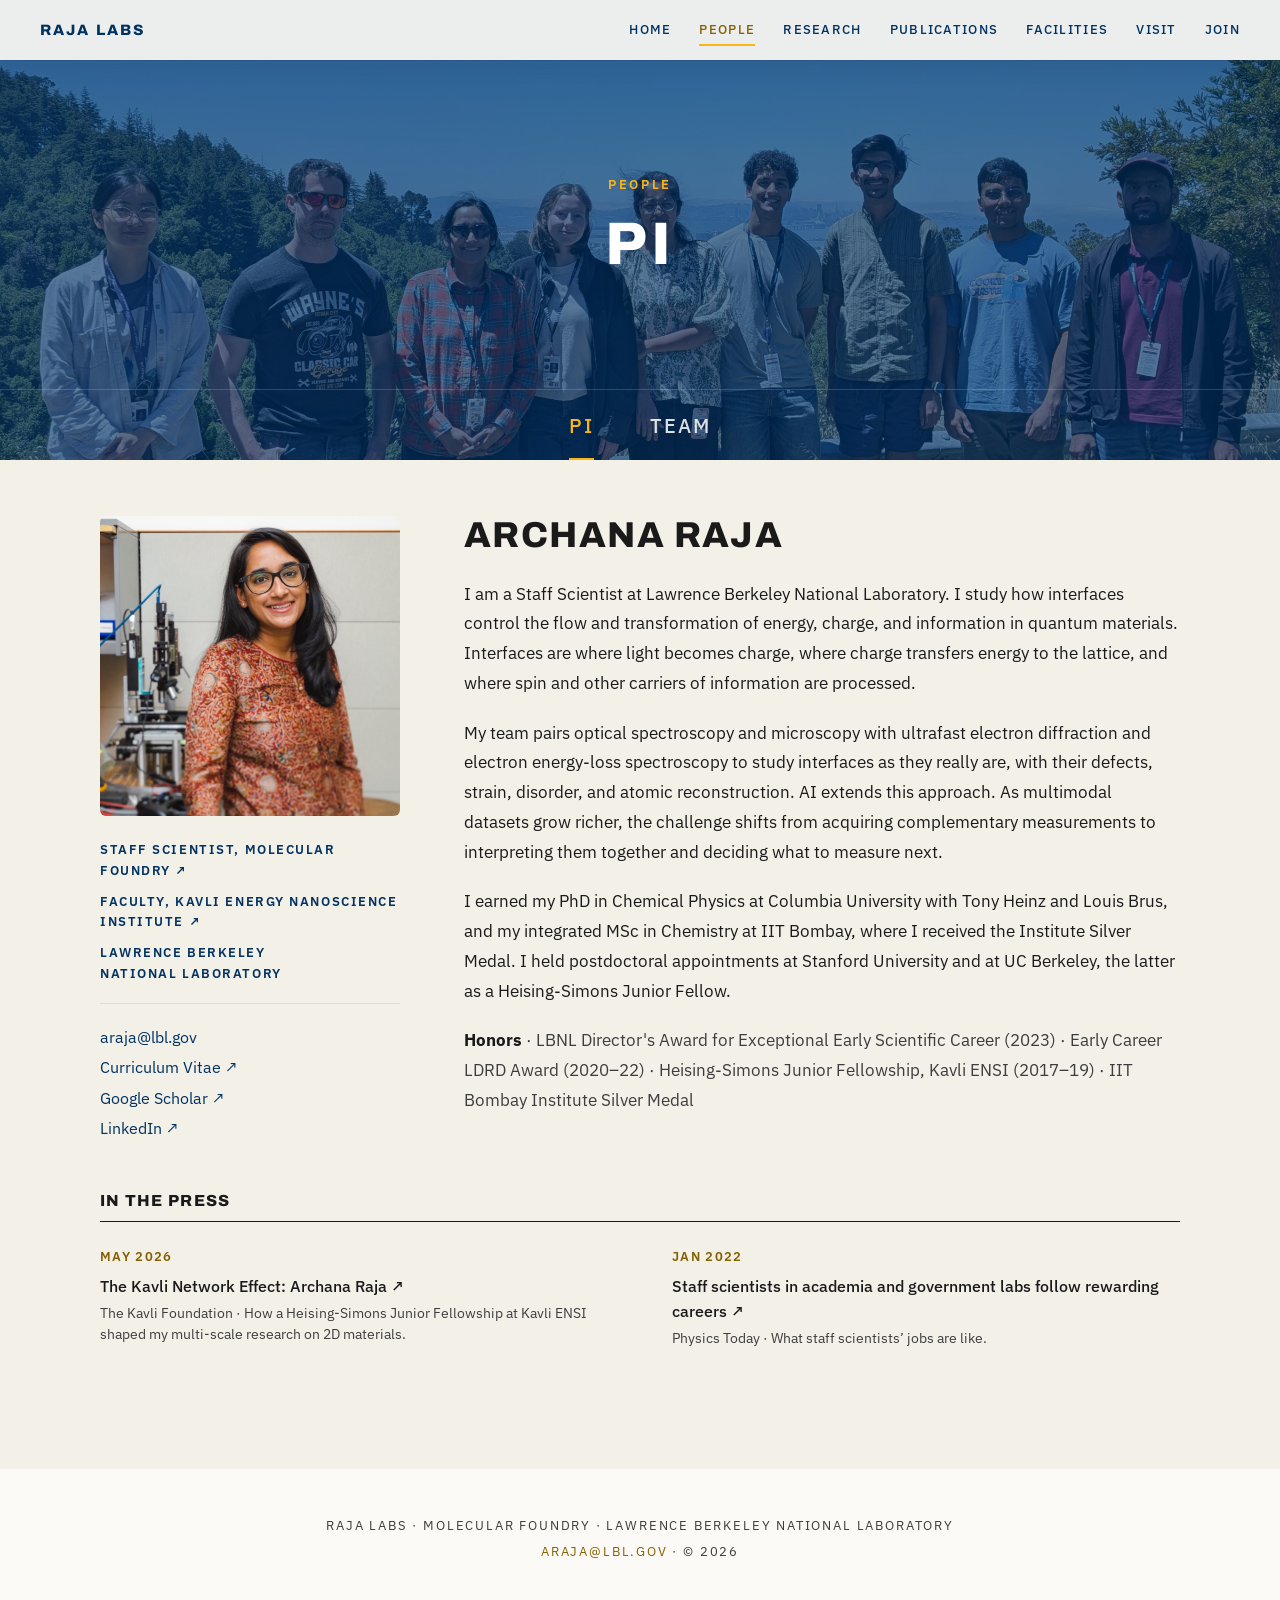
==== about.html @ 8c4e17aa "Nav: put Visit before Join and rename Join Us to Join Visit now comes before Join in the top nav, th" ====
<!DOCTYPE html>
<html lang="en">
<head>
  <meta charset="utf-8">
  <meta name="viewport" content="width=device-width, initial-scale=1">
  <title>Archana Raja · Principal Investigator · Raja Labs</title>
  <meta name="description" content="I’m Archana Raja, a Staff Scientist at the Molecular Foundry, Berkeley Lab, studying how interfaces control the flow of energy, charge, and information in quantum materials.">
  <link rel="canonical" href="https://rajalabs.lbl.gov/about.html">
  <meta name="robots" content="index, follow">
  <meta name="theme-color" content="#003262">
  <link rel="icon" href="assets/favicon.svg" type="image/svg+xml">

  <!-- Open Graph / social previews -->
  <meta property="og:type" content="profile">
  <meta property="og:site_name" content="Raja Labs">
  <meta property="og:locale" content="en_US">
  <meta property="og:title" content="Archana Raja · Raja Labs">
  <meta property="og:description" content="I’m Archana Raja, a Staff Scientist at the Molecular Foundry, Berkeley Lab, studying how interfaces control the flow of energy, charge, and information in quantum materials.">
  <meta property="og:url" content="https://rajalabs.lbl.gov/about.html">
  <meta property="og:image" content="https://rajalabs.lbl.gov/assets/pi.jpg">
  <meta property="og:image:alt" content="Archana Raja in the lab beside an optical microscope">
  <meta name="twitter:card" content="summary_large_image">

  <link rel="preconnect" href="https://fonts.googleapis.com">
  <link rel="preconnect" href="https://fonts.gstatic.com" crossorigin>
  <link href="https://fonts.googleapis.com/css2?family=Archivo:wght@500;600;700;800;900&family=IBM+Plex+Sans:ital,wght@0,400;0,500;0,600;0,700;1,400&display=swap" rel="stylesheet">
  <link rel="stylesheet" href="css/styles.css">
  <script>document.documentElement.classList.add('js')</script>
  <script src="js/main.js" defer></script>
  <script type="application/ld+json">
  {
    "@context": "https://schema.org",
    "@type": "Person",
    "name": "Archana Raja",
    "url": "https://rajalabs.lbl.gov/about.html",
    "jobTitle": "Staff Scientist",
    "image": "https://rajalabs.lbl.gov/assets/pi.jpg",
    "email": "araja@lbl.gov",
    "worksFor": {
      "@type": "ResearchOrganization",
      "name": "Molecular Foundry, Lawrence Berkeley National Laboratory",
      "url": "https://foundry.lbl.gov/"
    },
    "affiliation": [
      {
        "@type": "ResearchOrganization",
        "name": "Kavli Energy NanoScience Institute"
      },
      {
        "@type": "ResearchOrganization",
        "name": "Raja Labs",
        "url": "https://rajalabs.lbl.gov/"
      }
    ],
    "alumniOf": [
      {
        "@type": "CollegeOrUniversity",
        "name": "Columbia University"
      },
      {
        "@type": "CollegeOrUniversity",
        "name": "Indian Institute of Technology Bombay"
      }
    ],
    "award": [
      "LBNL Director's Award for Exceptional Early Scientific Career (2023)",
      "Early Career LDRD Award (2020–22)",
      "Heising-Simons Junior Fellowship, Kavli ENSI (2017–19)"
    ],
    "knowsAbout": [
      "Excitons",
      "Two-dimensional materials",
      "Ultrafast spectroscopy",
      "Electron energy-loss spectroscopy",
      "Ultrafast electron diffraction",
      "Moiré heterostructures"
    ],
    "sameAs": [
      "https://foundry.lbl.gov/about/staff/archana-raja/",
      "https://scholar.google.com/citations?user=sm4CJXAAAAAJ&hl=en",
      "https://www.linkedin.com/in/archana-raja-5a23319/",
      "https://kavli.berkeley.edu/archana-raja-0"
    ]
  }
  </script>
  <script type="application/ld+json">
  {
    "@context": "https://schema.org",
    "@type": "BreadcrumbList",
    "itemListElement": [
      {
        "@type": "ListItem",
        "position": 1,
        "name": "Home",
        "item": "https://rajalabs.lbl.gov/"
      },
      {
        "@type": "ListItem",
        "position": 2,
        "name": "About Archana",
        "item": "https://rajalabs.lbl.gov/about.html"
      }
    ]
  }
  </script>
</head>
<body>

  <!-- NAV -->
  <nav class="nav nav--solid" id="nav">
    <a href="index.html" class="nav__brand">Raja Labs</a>
    <button class="nav__toggle" id="nav-toggle" aria-label="Toggle menu" aria-expanded="false" aria-controls="nav-links">
      <span></span><span></span><span></span>
    </button>
    <div class="nav__links" id="nav-links">
      <a href="index.html" class="nav__link">Home</a>
      <a href="about.html" class="nav__link is-active" aria-current="page">People</a>
      <a href="research.html" class="nav__link">Research</a>
      <a href="publications.html" class="nav__link">Publications</a>
      <a href="facilities.html" class="nav__link">Facilities</a>
      <a href="visit.html" class="nav__link">Visit</a>
      <a href="join.html" class="nav__link">Join</a>
    </div>
  </nav>

  <main>
    <!-- PAGE HEADER -->
    <header class="page-head page-head--tabs page-head--team">
      <div class="page-head__inner">
        <p class="eyebrow">People</p>
        <h1 class="page-head__title">PI</h1>
      </div>
      <nav class="subnav" aria-label="People">
        <div class="subnav__inner">
          <a href="about.html" class="subnav__link is-active" aria-current="page">PI</a>
          <a href="team.html" class="subnav__link">Team</a>
        </div>
      </nav>
    </header>

    <!-- PI -->
    <section class="pi">
      <div class="pi__inner">
        <div class="pi__aside">
          <img class="pi__photo" src="assets/pi.jpg" alt="Archana Raja in the lab beside an optical microscope" title="Photo: Marilyn Sargent / Berkeley Lab" loading="lazy">
          <div class="pi__affil">
            <p class="pi__title"><a href="https://foundry.lbl.gov/about/staff/archana-raja/" target="_blank" rel="noopener">Staff Scientist, Molecular Foundry ↗</a></p>
            <p class="pi__title"><a href="https://kavli.berkeley.edu/archana-raja-0" target="_blank" rel="noopener">Faculty, Kavli Energy NanoScience Institute ↗</a></p>
            <p class="pi__title">Lawrence Berkeley National Laboratory</p>
          </div>
          <ul class="pi__contact">
            <li><a href="mailto:araja@lbl.gov">araja@lbl.gov</a></li>
            <li><a href="assets/Raja_CV.pdf" target="_blank" rel="noopener">Curriculum Vitae ↗</a></li>
            <li><a href="https://scholar.google.com/citations?user=sm4CJXAAAAAJ&amp;hl=en" target="_blank" rel="noopener">Google Scholar ↗</a></li>
            <li><a href="https://www.linkedin.com/in/archana-raja-5a23319/" target="_blank" rel="noopener">LinkedIn ↗</a></li>
          </ul>
        </div>
        <div>
          <h2 class="pi__name">Archana Raja</h2>
          <p class="pi__bio">I am a Staff Scientist at Lawrence Berkeley National Laboratory. I study how interfaces control the flow and transformation of energy, charge, and information in quantum materials. Interfaces are where light becomes charge, where charge transfers energy to the lattice, and where spin and other carriers of information are processed.</p>
          <p class="pi__bio">My team pairs optical spectroscopy and microscopy with ultrafast electron diffraction and electron energy-loss spectroscopy to study interfaces as they really are, with their defects, strain, disorder, and atomic reconstruction. AI extends this approach. As multimodal datasets grow richer, the challenge shifts from acquiring complementary measurements to interpreting them together and deciding what to measure next.</p>
          <p class="pi__bio">I earned my PhD in Chemical Physics at Columbia University with Tony Heinz and Louis Brus, and my integrated MSc in Chemistry at IIT Bombay, where I received the Institute Silver Medal. I held postdoctoral appointments at Stanford University and at UC Berkeley, the latter as a Heising-Simons Junior Fellow.</p>
          <p class="pi__honors"><strong>Honors</strong> · LBNL Director's Award for Exceptional Early Scientific Career (2023) · Early Career LDRD Award (2020–22) · Heising-Simons Junior Fellowship, Kavli ENSI (2017–19) · IIT Bombay Institute Silver Medal</p>
        </div>
        <div class="pi__press">
          <div class="list-head">
            <h2 class="list-head__title">In the Press</h2>
          </div>
          <div class="pi__press-list">
            <div class="news-item">
              <span class="date">May 2026</span>
              <p><a href="https://kavlifoundation.org/news/the-kavli-network-effect-archana-raja-2" target="_blank" rel="noopener">The Kavli Network Effect: Archana Raja ↗</a><span class="pi__press-src">The Kavli Foundation · How a Heising-Simons Junior Fellowship at Kavli ENSI shaped my multi-scale research on 2D materials.</span></p>
            </div>
            <div class="news-item">
              <span class="date">Jan 2022</span>
              <p><a href="https://doi.org/10.1063/pt.3.4918" target="_blank" rel="noopener">Staff scientists in academia and government labs follow rewarding careers ↗</a><span class="pi__press-src">Physics Today · What staff scientists’ jobs are like.</span></p>
            </div>
          </div>
        </div>
      </div>
    </section>
  </main>

  <footer class="footer">
    Raja Labs · Molecular Foundry · Lawrence Berkeley National Laboratory<br>
    <a href="mailto:araja@lbl.gov">araja@lbl.gov</a> · © 2026
  </footer>

</body>
</html>
---- css/styles.css ----
/* Raja Labs — Light, Electrons & Quantum Interfaces */

:root {
  --blue: #003262;
  --gold: #FDB515;
  --gold-dark: #c99a1f;
  --gold-text: #866000; /* gold dark enough for text on paper and sand (5:1+) */
  --ink: #1a1a1a;
  --paper: #fbfaf7;
  --sand: #f3f0e8;
  --rule: #e3dfd5;
  --muted: #3d3d3d;
  /* Type scale. rem, so text follows the reader's browser font size. Nothing on the site is smaller than --label. */
  --text-lg: 1.1875rem;  /* 19px: ledes on dark headers */
  --text: 1.0625rem;     /* 17px: running prose */
  --text-sm: 1rem;       /* 16px: card bodies, lists */
  --text-xs: .875rem;    /* 14px: citations, legends */
  --label: .8125rem;     /* 13px: uppercase labels, buttons, nav */
  --display: 'Archivo', Helvetica, sans-serif;
  --body: 'IBM Plex Sans', Helvetica, Arial, sans-serif;
  --nav-h: 76px;
  --nav-h-solid: 60px;
  /* Section spacing. Every section is padded --section-y top and bottom. An edge shared with a closely
     related neighbour (content continuing from the page header, or a section that continues the one
     above it) uses --section-y-tight on both sides instead. */
  --section-y: 120px;
  --section-y-tight: 56px;
}

*, *::before, *::after { box-sizing: border-box; }

html { scroll-behavior: smooth; scroll-padding-top: 64px; }

body {
  margin: 0;
  background: var(--paper);
  color: var(--ink);
  font-family: var(--body);
  font-size: var(--text);
  line-height: 1.6;
  text-wrap: pretty;
}
/* Thinner rendering only for light-on-dark text; dark text on paper keeps the platform's heavier default. */
.hero, .page-head, .access { -webkit-font-smoothing: antialiased; }

a { color: var(--blue); text-decoration: none; }
a:hover { color: var(--gold-text); }

img { display: block; max-width: 100%; }

/* ---------- Shared ---------- */

.eyebrow {
  margin: 0 0 12px;
  font-size: var(--label);
  letter-spacing: .2em;
  text-transform: uppercase;
  color: var(--gold-text);
  font-weight: 600;
}

.section-title {
  margin: 0 0 72px;
  font-family: var(--display);
  font-weight: 800;
  font-size: clamp(1.875rem, 3.4vw, 2.625rem);
  letter-spacing: .06em;
  text-transform: uppercase;
}

.btn {
  display: inline-block;
  padding: 14px 26px;
  font-size: var(--label);
  letter-spacing: .14em;
  text-transform: uppercase;
  font-weight: 600;
  border: 1px solid;
  transition: all .25s;
}
.btn--solid { background: var(--blue); color: #fff; border-color: var(--blue); }
.btn--solid:hover { background: #fff; color: var(--blue); }
.btn--outline { background: transparent; color: var(--blue); border-color: var(--blue); }
.btn--outline:hover { background: var(--blue); color: #fff; }
.btn--dark { padding: 12px 22px; color: var(--ink); border-color: var(--ink); }
.btn--dark:hover { background: var(--ink); color: #fff; }
.btn--light { padding: 14px 28px; color: #fff; border-color: #fff; }
.btn--light:hover { background: var(--gold); border-color: var(--gold); color: var(--blue); }

.placeholder {
  display: flex;
  align-items: center;
  justify-content: center;
  text-align: center;
  font-family: ui-monospace, Menlo, monospace;
  border-radius: 50%;
}

.date {
  font-size: var(--label);
  letter-spacing: .1em;
  text-transform: uppercase;
  color: var(--gold-text);
  font-weight: 600;
  padding-top: 3px;
}

.list-head {
  display: flex;
  flex-wrap: wrap;
  gap: 8px 16px;
  justify-content: space-between;
  align-items: baseline;
  border-bottom: 2px solid var(--ink);
  padding-bottom: 12px;
  margin-bottom: 8px;
}
.list-head__title {
  margin: 0;
  font-family: var(--display);
  font-weight: 800;
  font-size: 1.375rem;
  letter-spacing: .08em;
  text-transform: uppercase;
}
.list-head__meta {
  font-size: var(--label);
  letter-spacing: .14em;
  text-transform: uppercase;
  color: var(--muted);
}

/* ---------- Nav ---------- */

.nav {
  position: fixed;
  top: 0; left: 0; right: 0;
  z-index: 50;
  display: flex;
  align-items: center;
  justify-content: space-between;
  gap: 32px;
  padding: 0 40px;
  height: var(--nav-h);
  background: transparent;
  color: rgba(255, 255, 255, .92);
  transition: all .35s ease;
}
.nav.is-solid,
.nav--solid {
  height: var(--nav-h-solid);
  background: rgba(251, 250, 247, .94);
  color: var(--blue);
  box-shadow: 0 1px 0 rgba(0, 0, 0, .08), 0 6px 24px rgba(0, 0, 0, .06);
  backdrop-filter: blur(10px);
  -webkit-backdrop-filter: blur(10px);
}

.nav__brand {
  font-family: var(--display);
  font-weight: 800;
  letter-spacing: .14em;
  font-size: .9375rem;
  text-transform: uppercase;
  color: inherit;
  white-space: nowrap;
}
.nav__brand:hover { color: inherit; }

.nav__links { display: flex; gap: 28px; align-items: center; }

.nav__link {
  position: relative;
  font-size: var(--label);
  letter-spacing: .1em;
  text-transform: uppercase;
  font-weight: 500;
  padding: 6px 0;
  color: inherit;
  transition: color .25s;
}
.nav__link::after {
  content: '';
  position: absolute;
  left: 0; bottom: 0;
  height: 2px;
  width: 0;
  background: var(--gold);
  transition: width .3s ease;
}
.nav__link:hover,
.nav__link.is-active { color: var(--gold); }
.nav__link.is-active::after { width: 100%; }
/* Bright gold only reads against the hero photo; on the light bar use the darker text gold. */
.nav.is-solid .nav__link:hover,
.nav.is-solid .nav__link.is-active,
.nav--solid .nav__link:hover,
.nav--solid .nav__link.is-active { color: var(--gold-text); }

.nav__toggle {
  display: none;
  width: 36px; height: 36px;
  padding: 8px 6px;
  background: none;
  border: 0;
  color: inherit;
  cursor: pointer;
  flex-direction: column;
  justify-content: space-between;
}
.nav__toggle span {
  display: block;
  height: 2px;
  background: currentColor;
  transition: transform .3s, opacity .3s;
}

/* ---------- Hero ---------- */

.hero {
  position: relative;
  height: 92vh;
  min-height: 520px;
  display: flex;
  flex-direction: column;
  align-items: center;
  justify-content: center;
  text-align: center;
  color: #fff;
  overflow: hidden;
}
.hero__img {
  position: absolute;
  inset: 0;
  width: 100%;
  height: 100%;
  object-fit: cover;
  object-position: center 42%;
}
.hero__shade {
  position: absolute;
  inset: 0;
  background: linear-gradient(180deg, rgba(0, 30, 60, .45) 0%, rgba(0, 30, 60, .15) 45%, rgba(0, 30, 60, .55) 100%);
}
.hero__content { position: relative; max-width: 1040px; padding: 0 24px; }
.hero__title {
  margin: 0;
  font-family: var(--display);
  font-weight: 800;
  font-size: clamp(1.75rem, 4vw, 3.375rem);
  line-height: 1.12;
  letter-spacing: -.005em;
  word-spacing: .04em;
  font-kerning: normal;
  text-wrap: balance;
  text-shadow: 0 2px 24px rgba(0, 0, 0, .35);
}
.hero__subtitle {
  margin: 16px 0 0;
  font-family: var(--display);
  font-weight: 700;
  font-size: clamp(.9375rem, 1.3vw, 1.125rem);
  letter-spacing: .16em;
  padding-left: .16em; /* balances the tracking after the last letter so the line centres optically */
  text-transform: uppercase;
  text-shadow: 0 1px 12px rgba(0, 0, 0, .4);
}
.hero__affil {
  margin: 14px 0 0;
  font-size: var(--text-xs);
  font-weight: 500;
  letter-spacing: .14em;
  padding-left: .14em; /* balances the tracking after the last letter */
  text-transform: uppercase;
  opacity: .95;
  text-shadow: 0 1px 8px rgba(0, 0, 0, .5);
}
/* Names don't break inside on narrow screens; each separator stays with the name before it, evenly spaced. */
.hero__affil span:not(:last-child) { white-space: nowrap; }
.hero__affil span:not(:last-child)::after { content: "·"; margin: 0 .3em 0 .7em; }

/* ---------- Page header (inner pages) ---------- */

/* Every inner page header is the same height, sized to the group photo on the People pages, with the title
   at the same place in each: centred in the band above the tabs, whether or not the page has tabs. */
.page-head {
  --head-h: max(400px, 210px + 14vw);
  position: relative;
  height: calc(var(--nav-h-solid) + var(--head-h));
  background: var(--blue);
  color: #fff;
  padding: calc(var(--nav-h-solid) + var(--head-h) / 2 - 77px) 24px 0;
  text-align: center;
  overflow: hidden;
}
.page-head__inner { position: relative; max-width: 760px; margin: 0 auto; }
.page-head .eyebrow { color: var(--gold); margin-bottom: 18px; }
.page-head__title {
  margin: 0;
  font-family: var(--display);
  font-weight: 800;
  font-size: clamp(2.25rem, 5vw, 3.75rem);
  letter-spacing: .06em;
  text-transform: uppercase;
  line-height: 1;
}
.page-head .btn { margin-top: 32px; }
/* Content sits closer to the page header than to other sections. */
.page-head + section:not(.publications) { padding-top: var(--section-y-tight); }

/* Tabs along the bottom edge of a page header, linking the pages grouped under one nav item. */
.subnav {
  position: absolute;
  left: 0; right: 0; bottom: 0;
  z-index: 1;
  border-top: 1px solid rgba(255, 255, 255, .16);
  overflow-x: auto;
  scrollbar-width: none;
}
.subnav__inner { display: flex; gap: 36px; width: max-content; margin: 0 auto; padding: 0 24px; }
.subnav__link {
  position: relative;
  padding: 17px 0 15px;
  font-size: var(--label);
  letter-spacing: .1em;
  text-transform: uppercase;
  font-weight: 500;
  white-space: nowrap;
  color: rgba(255, 255, 255, .85);
  transition: color .25s;
}
.subnav__link::after {
  content: '';
  position: absolute;
  left: 0; bottom: 0;
  height: 2px;
  width: 0;
  background: var(--gold);
  transition: width .3s ease;
}
.subnav__link:hover { color: #fff; }
.subnav__link.is-active { color: var(--gold); }
.subnav__link.is-active::after { width: 100%; }
/* Grouped pages (People: PI / Team; Join: Join / Lab Life / FAQ): larger tabs, with the title centered
   in the space between the nav and the tabs. */
.page-head--tabs { display: flex; flex-direction: column; padding: var(--nav-h-solid) 0 0; }
.page-head--tabs .page-head__inner { width: 100%; margin: auto; padding: 0 24px; }
.page-head--tabs .subnav { position: relative; }
.page-head--tabs .subnav__inner { gap: 56px; }
.page-head--tabs .subnav__link { padding: 20px 0 18px; font-size: 1.25rem; }

/* Faded view over Berkeley to the Bay and San Francisco behind the Visit page title. */
.page-head--visit::before {
  content: '';
  position: absolute;
  inset: var(--nav-h-solid) 0 0;
  background: url(../assets/visit.jpg) center top / cover no-repeat;
  opacity: .3;
}

/* Faded group photo behind the Team and About page titles, starting below the nav and pinned to its top edge. */
.page-head--team::before {
  content: '';
  position: absolute;
  inset: var(--nav-h-solid) 0 0;
  background: url(../assets/team.jpg) center top / cover no-repeat;
  opacity: .35;
}

/* Faded optics table photo behind the Facilities page title. */
.page-head--facilities::before {
  content: '';
  position: absolute;
  inset: var(--nav-h-solid) 0 0;
  background: url(../assets/facilities.jpg) center / cover no-repeat;
  opacity: .3;
}

/* Faded research imagery behind the Research page title. */
.page-head--research::before {
  content: '';
  position: absolute;
  inset: var(--nav-h-solid) 0 0;
  background: url(../assets/research.jpg) center / cover no-repeat;
  opacity: .3;
}

/* Home page stream (js/stream.js): each following page opens with its own header, shortened, as a banner.
   Scoped to .stream so it outranks the per-page header rules below. */
.stream .page-head { height: auto; padding: 96px 24px; }
.stream .page-head::before { inset: 0; }
.stream .page-head__title a,
.stream .page-head__title a:hover { color: inherit; }
/* Publications keeps its paper-boat ticker, so its banner keeps the full header height. */
.stream .page-head.page-head--fleet { height: var(--head-h); padding: 0; }
.stream .fleet__title a { pointer-events: auto; }

/* ---------- Intro ---------- */

.intro { padding: var(--section-y) 24px; display: flex; justify-content: center; }
.intro__inner { max-width: 720px; text-align: center; }
.intro .eyebrow { margin-bottom: 20px; }
.intro__lead {
  margin: 0;
  font-size: clamp(1.375rem, 2.2vw, 1.75rem);
  line-height: 1.35;
  font-weight: 500;
}
.intro__body {
  margin: 26px auto 0;
  max-width: 620px;
  font-size: var(--text);
  line-height: 1.75;
  color: var(--muted);
}
.intro--text .intro__inner { text-align: left; }
/* Home blurb: every paragraph set alike, in bold. */
.intro--text .intro__lead,
.intro--text .intro__body { font-size: clamp(1rem, 1.3vw, 1.125rem); line-height: 1.65; font-weight: 600; color: var(--ink); }
.intro--text .intro__body { max-width: none; margin-top: 20px; }
.intro__ctas {
  display: flex;
  gap: 14px;
  justify-content: center;
  flex-wrap: wrap;
  margin-top: 40px;
}

/* ---------- Explore (home page summary of the top nav) ---------- */

.explore { background: var(--sand); padding: var(--section-y) 24px; }
.explore__inner { max-width: 1080px; margin: 0 auto; }
.explore .eyebrow { margin-bottom: 24px; }
.explore__grid {
  list-style: none;
  margin: 0;
  padding: 0;
  display: flex;
  flex-wrap: wrap;
  justify-content: center;
  gap: 16px;
}
.explore__grid > li { flex: 0 1 calc(25% - 12px); }
@media (max-width: 1000px) {
  .explore__grid > li { flex-basis: calc(33.333% - 11px); }
}
@media (max-width: 760px) {
  .explore__grid > li { flex-basis: calc(50% - 8px); }
}
@media (max-width: 540px) {
  .explore__grid > li { flex-basis: 100%; }
}
.explore__card {
  display: flex;
  flex-direction: column;
  gap: 8px;
  height: 100%;
  padding: 22px 24px 24px;
  background: var(--paper);
  border: 1px solid var(--rule);
  border-radius: 6px;
  transition: border-color .25s;
}
.explore__card:hover { border-color: var(--gold); }
.explore__title {
  font-family: var(--display);
  font-weight: 800;
  font-size: 1.125rem;
  letter-spacing: .06em;
  text-transform: uppercase;
  color: var(--blue);
}
.explore__card:hover .explore__title { color: var(--gold-text); }
.explore__text { font-size: var(--text-sm); line-height: 1.6; color: var(--muted); }

/* ---------- Research ---------- */

.research { padding: var(--section-y-tight) 24px var(--section-y); max-width: 1080px; margin: 0 auto; }
.theme { margin-top: 48px; }
/* Foundations runs straight into Directions, which closes the page. */
.research:has(+ .directions) { padding-bottom: var(--section-y-tight); }
/* Section labels sit above their first theme the same way in both bands. */
.research > .eyebrow, .directions .eyebrow { margin-bottom: 24px; }
.research > .eyebrow + .theme { margin-top: 0; }
.theme__head {
  display: grid;
  grid-template-columns: 88px minmax(0, 1fr);
  gap: 32px;
  align-items: start;
  margin-bottom: 28px;
}
.area__glyph {
  width: 88px; height: 88px;
  border-radius: 50%;
  border: 1px solid #c8c3b8;
  display: flex;
  align-items: center;
  justify-content: center;
  background: var(--paper);
}
.icon { width: 66px; height: 66px; fill: none; stroke-linecap: round; stroke-linejoin: round; }
.icon__line, .icon__slab, .icon__edge { stroke: var(--blue); }
.icon__accent { stroke: var(--gold-dark); }
.icon__slab { fill: rgba(253, 181, 21, .18); }
.icon__edge { stroke-width: 1.3; }
.icon__band { fill: var(--paper); }
.icon__band--back { fill: #fde3a0; }
.icon__person { fill: var(--blue); }
.icon__skin { fill: var(--paper); }
.icon__spark { fill: var(--gold); }
.theme__title {
  margin: 0 0 10px;
  font-family: var(--display);
  font-weight: 800;
  font-size: 1.375rem;
  line-height: 1.3;
  letter-spacing: .06em;
  text-transform: uppercase;
}
.theme__lede { margin: 0; max-width: 720px; font-size: var(--text); line-height: 1.7; color: var(--muted); }
.findings {
  list-style: none;
  margin: 0;
  padding: 0;
  display: grid;
  grid-template-columns: repeat(auto-fill, minmax(300px, 1fr));
  gap: 0 48px;
}
/* Four findings sit two by two rather than three plus an orphan. */
.findings:has(> :nth-child(4):last-child) { grid-template-columns: repeat(auto-fill, minmax(max(300px, calc(50% - 24px)), 1fr)); }
.finding { padding: 22px 0; border-top: 1px solid var(--rule); }
.finding__title {
  margin: 0 0 8px;
  font-size: var(--text-xs);
  letter-spacing: .1em;
  text-transform: uppercase;
  font-weight: 700;
  line-height: 1.6;
}
.finding__body { margin: 0 0 10px; font-size: var(--text-sm); line-height: 1.7; color: var(--muted); }
.finding__ref { margin: 0; font-size: var(--text-xs); color: var(--muted); }
.research__more { margin: 40px 0 0; text-align: center; font-size: var(--text); color: var(--muted); }
.research__more a { font-weight: 500; text-decoration: underline; text-underline-offset: 3px; text-decoration-color: var(--rule); }

.directions { background: var(--sand); padding: var(--section-y-tight) 24px var(--section-y); }
.directions__inner { max-width: 1032px; margin: 0 auto; }
.programs {
  list-style: none;
  margin: 32px 0 0;
  padding: 0;
  display: grid;
  grid-template-columns: repeat(auto-fit, minmax(min(100%, 420px), 1fr));
  gap: 20px;
}
.program {
  padding: 24px 28px 26px;
  background: var(--paper);
  border: 1px solid var(--rule);
  border-radius: 6px;
}
.program__role { margin: 0 0 12px; font-size: var(--label); letter-spacing: .12em; text-transform: uppercase; font-weight: 600; color: var(--gold-text); }
.program__title {
  margin: 0 0 6px;
  font-family: var(--display);
  font-weight: 800;
  font-size: 1.25rem;
  letter-spacing: .04em;
  text-transform: uppercase;
  color: var(--blue);
}
.program__sub { margin: 0 0 16px; font-size: var(--text-xs); line-height: 1.5; color: var(--muted); }
.program__sub a { color: var(--blue); font-weight: 500; text-decoration: underline; text-underline-offset: 3px; text-decoration-color: var(--rule); }
.program__body { margin: 0; font-size: var(--text-sm); line-height: 1.7; }
.program__list { margin: 14px 0 0; padding-left: 18px; font-size: var(--text-sm); line-height: 1.65; color: var(--muted); }
.program__list li + li { margin-top: 8px; }
.program__list b { font-weight: 600; color: var(--ink); }
/* LEAP spans the row with its three outputs side by side, so the shorter cards below don't stretch to its height. */
.program--wide { grid-column: 1 / -1; }
.program--wide .program__body { max-width: 720px; }
.program--wide .program__list { display: grid; grid-template-columns: repeat(auto-fit, minmax(240px, 1fr)); gap: 8px 40px; }
.program--wide .program__list li + li { margin-top: 0; }
.program__partners { margin: 14px 0 0; font-size: var(--text-sm); line-height: 1.65; color: var(--muted); }

/* ---------- PI ---------- */

.pi { background: var(--sand); padding: var(--section-y) 24px; }
.pi__inner {
  max-width: 1080px;
  margin: 0 auto;
  display: grid;
  grid-template-columns: minmax(220px, 300px) minmax(0, 1fr);
  gap: 40px 64px;
  align-items: start;
}
.pi__photo {
  width: 100%;
  aspect-ratio: 1;
  object-fit: cover;
  border-radius: 6px;
}
.pi__contact {
  list-style: none;
  margin: 18px 0 0;
  padding: 18px 0 0;
  border-top: 1px solid var(--rule);
  font-size: var(--text-sm);
  line-height: 1.9;
}
.pi .eyebrow { margin-bottom: 10px; }
.pi__name {
  margin: 0 0 24px;
  font-family: var(--display);
  font-weight: 800;
  font-size: clamp(1.75rem, 3vw, 2.25rem);
  letter-spacing: .04em;
  text-transform: uppercase;
  line-height: 1.1;
}
.pi__affil {
  margin: 24px 0 0;
  font-size: var(--text-sm);
  line-height: 1.6;
  color: var(--muted);
}
.pi__affil p { margin: 0 0 6px; }
.pi__affil .pi__title {
  margin-bottom: 10px;
  font-size: var(--label);
  letter-spacing: .12em;
  text-transform: uppercase;
  color: var(--blue);
  font-weight: 600;
}
.pi__affil .pi__title a { color: inherit; }
.pi__affil .pi__title a:hover { color: var(--gold-text); }
.pi__bio { margin: 0 0 20px; font-size: var(--text); line-height: 1.75; }
.pi__honors { margin: 0 0 32px; font-size: var(--text); line-height: 1.75; color: var(--muted); }
.pi__honors strong { color: var(--ink); }
/* Full-width strip under the photo and bio: stories side by side. */
.pi__press { grid-column: 1 / -1; text-align: left; }
.pi__press .list-head { padding-bottom: 8px; border-bottom-width: 1px; }
.pi__press .list-head__title { font-size: 1rem; }
.pi__press-list { display: grid; grid-template-columns: repeat(2, minmax(0, 1fr)); gap: 32px 64px; }
.pi__press .news-item { display: block; padding: 14px 0 0; border-bottom: 0; }
.pi__press .date { display: block; margin-bottom: 6px; }
.pi__press a { color: var(--ink); }
.pi__press a:hover { color: var(--gold-text); }
.pi__press-src { display: block; margin-top: 4px; font-size: var(--text-xs); font-weight: 400; color: var(--muted); }

/* ---------- News ---------- */

/* Same content width as Featured Stories below, so the edges line up. */
.news { padding: var(--section-y) 24px var(--section-y-tight); max-width: 1180px; margin: 0 auto; }
/* Two columns, newest first reading across each row. */
.news__grid { display: grid; grid-template-columns: repeat(2, minmax(0, 1fr)); column-gap: 64px; }
.news-item {
  display: grid;
  grid-template-columns: 84px minmax(0, 1fr);
  gap: 16px;
  padding: 18px 0;
  border-bottom: 1px solid var(--rule);
}
.news-item p { margin: 0; font-size: var(--text-sm); line-height: 1.55; font-weight: 500; }

.pubs__legend { margin: 0 0 6px; font-size: var(--text-xs); color: var(--muted); }
.pubs { list-style: none; margin: 0; padding: 0; }
.pub {
  display: grid;
  grid-template-columns: 28px minmax(0, 1fr);
  gap: 10px;
  padding: 16px 0;
  border-bottom: 1px solid var(--rule);
}
.pub__n { font-size: var(--text-xs); color: var(--gold-text); font-weight: 700; }
.pub p { margin: 0; font-size: var(--text-sm); line-height: 1.6; color: var(--muted); }
.pub strong { color: var(--ink); }

/* ---------- Featured Stories (Molecular Foundry stories) ---------- */

/* Continues Lab Updates above, so the shared edge is tight. */
.press { background: var(--sand); padding: var(--section-y-tight) 24px var(--section-y); }
.press__inner { max-width: 1132px; margin: 0 auto; }
.press .list-head { margin-bottom: 24px; }
/* Four across, then two, so the eight stories always fill whole rows. */
.press__grid {
  list-style: none;
  margin: 0;
  padding: 0;
  display: grid;
  grid-template-columns: repeat(4, minmax(0, 1fr));
  gap: 16px;
}
.press__card {
  display: flex;
  flex-direction: column;
  height: 100%;
  background: var(--paper);
  border: 1px solid var(--rule);
  border-radius: 6px;
  overflow: hidden;
  transition: border-color .25s;
}
.press__card:hover { border-color: var(--gold); }
/* Foundry's own thumbnail ratio; their figures put the subject at the top. */
.press__img { width: 100%; aspect-ratio: 268 / 140; object-fit: cover; object-position: top; background: #fff; border-bottom: 1px solid var(--rule); }
.press__title {
  padding: 16px 18px 0;
  font-size: var(--text-sm);
  line-height: 1.45;
  font-weight: 600;
  color: var(--blue);
}
.press__card:hover .press__title { color: var(--gold-text); }
.press__date {
  margin-top: auto;
  padding: 14px 18px 16px;
  font-size: var(--label);
  letter-spacing: .1em;
  text-transform: uppercase;
  color: var(--gold-text);
  font-weight: 600;
}

/* ---------- Publications ticker ---------- */

.page-head.page-head--fleet { padding: var(--nav-h-solid) 0 0; }
.fleet {
  position: relative;
  height: 100%;
  overflow: hidden;
  background: #5b86b5 url(../assets/golden-gate.jpg) 35% 0 / cover no-repeat;
}
/* Title at the same height as on the other page headers. */
.fleet__head {
  position: absolute;
  top: calc(var(--head-h) / 2 - 38px);
  left: 0;
  right: 0;
  z-index: 1;
  text-align: center;
  pointer-events: none;
}
.fleet__title { color: #fff; text-shadow: 0 2px 14px rgba(0, 20, 45, .75), 0 1px 3px rgba(0, 20, 45, .6); }
.ticker { position: absolute; inset: 0; }
html:not(.js) .ticker { display: none; }
.ticker svg { position: absolute; inset: 0; width: 100%; height: 100%; display: block; }
.ticker text { font-family: var(--body); }
.ticker__questions { fill: #fff; font-size: 17px; font-weight: 600; }
.ticker a { cursor: pointer; }

/* ---------- All publications ---------- */

.allpubs { padding: 96px 24px var(--section-y); max-width: 1180px; margin: 0 auto; }
.allpubs__scholar { margin-bottom: 40px; text-align: center; }
.allpubs .pubs__legend { margin-bottom: 24px; }
.allpubs__group {
  display: grid;
  grid-template-columns: 120px minmax(0, 1fr);
  gap: 32px;
  padding-top: 24px;
}
.allpubs__year {
  position: sticky;
  top: calc(var(--nav-h-solid) + 20px);
  align-self: start;
  margin: 0;
  padding-top: 14px;
  font-family: var(--display);
  font-weight: 800;
  font-size: 1.375rem;
  letter-spacing: .08em;
  text-transform: uppercase;
  color: var(--gold-text);
}
.pub b { font-weight: 600; color: var(--ink); }
.pub__note { font-weight: 600; color: var(--gold-text); white-space: nowrap; }

/* ---------- Team ---------- */

.team { background: var(--sand); padding: var(--section-y) 24px; }
.team__inner { max-width: 1080px; margin: 0 auto; }
.team .eyebrow { text-align: center; }
.section-title--team { margin-bottom: 64px; text-align: center; }
/* Centered rows of at most four, so an odd count never strands one card. */
.team__grid {
  display: flex;
  flex-wrap: wrap;
  justify-content: center;
  gap: 40px 24px;
  max-width: 900px;
  margin: 0 auto 72px;
}
.member { flex: 0 0 200px; text-align: center; }
.member__photo {
  width: 150px; height: 150px;
  margin: 0 auto 18px;
  background: repeating-linear-gradient(45deg, #e4dfd3 0 8px, #ece8de 8px 16px);
  font-size: var(--label);
  color: var(--muted);
}
img.member__photo { display: block; border-radius: 50%; object-fit: cover; }
.member__name { margin: 0 0 4px; font-size: var(--text-sm); font-weight: 600; }
.member__name a { color: inherit; }
.member__name a:hover { color: var(--gold-text); }
.member__role {
  margin: 0;
  font-size: var(--label);
  letter-spacing: .1em;
  text-transform: uppercase;
  color: var(--blue);
}
.team__network { margin: -32px 0 40px; font-size: var(--text-sm); color: var(--muted); text-align: center; }
.linkedin-link { font-weight: 600; white-space: nowrap; }
.linkedin-link__logo { width: 18px; height: 18px; margin-right: 6px; vertical-align: -3px; fill: #0A66C2; }
.alumni {
  border-top: 1px solid #d8d2c4;
  padding-top: 40px;
  display: grid;
  grid-template-columns: repeat(auto-fit, minmax(260px, 1fr));
  gap: 32px 48px;
}
.alumni--users { margin-top: 40px; }
.alumni__title {
  margin: 0 0 12px;
  font-size: var(--label);
  letter-spacing: .12em;
  text-transform: uppercase;
  font-weight: 700;
}
.alumni__list { margin: 0; font-size: var(--text-sm); line-height: 1.8; color: var(--muted); }

/* ---------- Visit ---------- */

.visit { background: var(--sand); padding: var(--section-y) 24px; }
.visit__inner { max-width: 1080px; margin: 0 auto; }
.visit__icon {
  flex: none;
  width: 52px; height: 52px;
  padding: 13px;
  border-radius: 50%;
  background: var(--blue);
  fill: none;
  stroke: var(--gold);
  stroke-width: 1.7;
  stroke-linecap: round;
  stroke-linejoin: round;
}
.visit__title {
  margin: 0 0 4px;
  font-family: var(--display);
  font-weight: 800;
  font-size: 1.25rem;
  letter-spacing: .04em;
  text-transform: uppercase;
}
.visit-intro {
  margin-bottom: 24px;
  background: var(--paper);
  border: 1px solid var(--rule);
  border-radius: 6px;
}
.visit-intro__body { padding: 28px 32px 32px; }
.visit-intro__where { margin: 0 0 16px; font-size: var(--text-sm); line-height: 1.6; color: var(--muted); }
.visit-intro__text { margin: 0; font-size: var(--text); line-height: 1.75; max-width: 820px; }
.visit-intro__text strong { font-weight: 600; }
.visit-intro__text + .visit-intro__text { margin-top: 14px; }
.visit__grid {
  list-style: none;
  margin: 0;
  padding: 0;
  display: grid;
  grid-template-columns: repeat(auto-fit, minmax(220px, 1fr));
  gap: 24px;
}
.visit-card {
  position: relative;
  display: flex;
  flex-direction: column;
  padding: 28px 24px 24px;
  background: var(--paper);
  border: 1px solid var(--rule);
  border-radius: 6px;
  transition: border-color .25s, box-shadow .25s, transform .25s;
}
.visit-card:hover,
.visit-card:focus-within {
  border-color: var(--gold);
  box-shadow: 0 10px 28px rgba(0, 50, 98, .1);
  transform: translateY(-2px);
}
.visit-card .visit__icon { margin-bottom: 20px; }
.visit-card__title {
  margin: 0 0 10px;
  font-size: var(--text-xs);
  letter-spacing: .1em;
  text-transform: uppercase;
  font-weight: 700;
  line-height: 1.6;
}
.visit-card__body { margin: 0 0 20px; font-size: var(--text-sm); line-height: 1.65; color: var(--muted); }
.visit-card__body strong { color: var(--ink); font-weight: 600; }
.visit-card__link {
  margin-top: auto;
  font-size: var(--label);
  letter-spacing: .1em;
  text-transform: uppercase;
  font-weight: 600;
}
/* The whole card is the click target. */
.visit-card__link::after { content: ''; position: absolute; inset: 0; border-radius: 6px; }
.visit-card__link:focus-visible { outline: none; }
.visit-card:has(.visit-card__link:focus-visible) { outline: 2px solid var(--blue); outline-offset: 3px; }

.visit-map {
  margin: 24px 0 0;
  padding: 28px 32px 32px;
  background: var(--paper);
  border: 1px solid var(--rule);
  border-radius: 6px;
}
.visit-map__caption { margin-bottom: 20px; }
.visit-map__tagline { margin: 0; font-size: var(--text-sm); line-height: 1.6; color: var(--muted); }
.visit-map__link { display: block; border-radius: 4px; }
.visit-map__link img { display: block; width: 100%; height: auto; }

.sr-only {
  position: absolute;
  width: 1px; height: 1px;
  padding: 0; margin: -1px;
  overflow: hidden;
  clip: rect(0 0 0 0);
  white-space: nowrap;
  border: 0;
}

/* ---------- Facilities ---------- */

.facilities { background: var(--sand); padding: var(--section-y) 24px; }
.facilities__inner { max-width: 1080px; margin: 0 auto; }
.facilities__title {
  margin: 0 0 16px;
  font-family: var(--display);
  font-weight: 800;
  font-size: clamp(1.25rem, 2.2vw, 1.5rem);
  letter-spacing: .04em;
  text-transform: uppercase;
  line-height: 1.1;
}

/* User-proposal callout: blue panel with the Join page's gold glow. */
.access {
  position: relative;
  display: grid;
  grid-template-columns: minmax(0, 1fr) auto;
  gap: 32px 48px;
  align-items: center;
  padding: 40px 44px;
  background: var(--blue) radial-gradient(ellipse at 100% 120%, rgba(253, 181, 21, .25), transparent 60%);
  color: #fff;
  border-radius: 6px;
}
.access__eyebrow { margin: 0 0 10px; font-size: var(--label); letter-spacing: .2em; text-transform: uppercase; font-weight: 600; color: var(--gold); }
.access__title {
  margin: 0 0 14px;
  font-family: var(--display);
  font-weight: 800;
  font-size: 1.375rem;
  letter-spacing: .02em;
  line-height: 1.25;
}
.access__text { margin: 0; max-width: 620px; font-size: var(--text); line-height: 1.75; color: rgba(255, 255, 255, .94); }
.access__text strong { color: #fff; font-weight: 600; }
.access__read { margin: 18px 0 0; padding-top: 16px; border-top: 1px solid rgba(255, 255, 255, .2); max-width: 620px; font-size: var(--text-xs); line-height: 1.6; color: rgba(255, 255, 255, .8); }
.access__read-label { display: block; margin-bottom: 4px; font-size: var(--label); letter-spacing: .2em; text-transform: uppercase; font-weight: 600; color: var(--gold); }
.access__read a { color: #fff; font-weight: 600; }
.access__read a:hover { color: var(--gold); }
.access__btns { display: flex; flex-direction: column; gap: 12px; }
.access__btns .btn { text-align: center; }
.btn--ghost { padding: 14px 28px; color: var(--gold); border-color: transparent; }
.btn--ghost:hover { color: #fff; }

.stacker {
  margin-top: 72px;
  padding: 44px;
  background: var(--paper);
  border: 1px solid var(--rule);
  border-top: 3px solid var(--gold);
  border-radius: 6px;
}
.stacker__text { margin: 0 0 20px; max-width: 760px; font-size: var(--text); line-height: 1.75; }
.stacker__list { margin: 0; padding: 0; list-style: none; display: grid; grid-template-columns: repeat(auto-fit, minmax(220px, 1fr)); gap: 12px 32px; }
.stacker__list li {
  position: relative;
  padding-left: 22px;
  font-size: var(--text-sm);
  line-height: 1.6;
  color: var(--muted);
}
.stacker__list strong { font-weight: 600; color: var(--ink); }
.stacker__list li::before {
  content: '';
  position: absolute;
  left: 0; top: .5em;
  width: 8px; height: 8px;
  border-radius: 50%;
  background: var(--gold);
}

.labs { margin-top: 72px; }
.labs__head { margin-bottom: 28px; }
.labs__tagline { margin: 0; font-size: var(--text); line-height: 1.6; color: var(--muted); }
.labs__tagline a { font-weight: 600; white-space: nowrap; }
.labs__grid {
  list-style: none;
  margin: 0;
  padding: 0;
  display: grid;
  grid-template-columns: repeat(auto-fit, minmax(280px, 1fr));
  gap: 24px;
}
.lab-card {
  padding: 28px 28px 32px;
  background: var(--paper);
  border: 1px solid var(--rule);
  border-radius: 6px;
}
.lab-card__bldg { margin: 0 0 12px; font-size: var(--label); letter-spacing: .12em; text-transform: uppercase; font-weight: 600; color: var(--gold-text); }
.lab-card__title {
  margin: 0 0 12px;
  font-size: var(--text-xs);
  letter-spacing: .1em;
  text-transform: uppercase;
  font-weight: 700;
  line-height: 1.6;
}
.lab-card__body { margin: 0; font-size: var(--text-sm); line-height: 1.7; color: var(--muted); }

/* ---------- Lab Life ---------- */

.life { background: var(--sand); padding: var(--section-y) 24px; }
.life__inner { max-width: 1080px; margin: 0 auto; }
.life__lede { margin: 0 auto 48px; max-width: 720px; text-align: center; font-size: var(--text-lg); line-height: 1.7; }
.life__grid {
  list-style: none;
  margin: 0;
  padding: 0;
  display: grid;
  grid-template-columns: repeat(auto-fit, minmax(280px, 1fr));
  gap: 24px;
}
.life-card {
  padding: 28px 28px 32px;
  background: var(--paper);
  border: 1px solid var(--rule);
  border-top: 3px solid var(--gold);
  border-radius: 6px;
}
.life-card__num {
  display: block;
  margin-bottom: 14px;
  font-family: var(--display);
  font-weight: 800;
  font-size: 1.75rem;
  color: var(--blue);
}
.life-card__title {
  margin: 0 0 10px;
  font-size: var(--text-xs);
  letter-spacing: .1em;
  text-transform: uppercase;
  font-weight: 700;
  line-height: 1.6;
}
.life-card__body { margin: 0; font-size: var(--text-sm); line-height: 1.7; color: var(--muted); }
.life-card__body a { font-weight: 600; white-space: nowrap; }
.life__cta { margin-top: 64px; text-align: center; }
.life__cta-text { margin: 0 0 24px; font-size: var(--text); line-height: 1.7; }
.life__cta-btns { display: flex; flex-wrap: wrap; gap: 12px; justify-content: center; }

/* ---------- FAQ ---------- */

.faq { padding: var(--section-y) 24px; }
.faq__inner { max-width: 760px; margin: 0 auto; }
.faq__group + .faq__group { margin-top: 56px; }
.faq__title {
  margin: 0;
  padding-bottom: 12px;
  border-bottom: 2px solid var(--ink);
  font-family: var(--display);
  font-weight: 800;
  font-size: 1.25rem;
  letter-spacing: .04em;
  text-transform: uppercase;
}
.faq__item { border-bottom: 1px solid var(--rule); }
.faq__q {
  display: flex;
  justify-content: space-between;
  align-items: baseline;
  gap: 24px;
  padding: 20px 0;
  font-size: var(--text);
  font-weight: 600;
  line-height: 1.5;
  color: var(--blue);
  cursor: pointer;
  list-style: none;
}
.faq__q::-webkit-details-marker { display: none; }
.faq__q::after {
  content: '+';
  flex: none;
  font-family: var(--display);
  font-size: 1.375rem;
  font-weight: 500;
  line-height: 1;
  color: var(--gold-text);
  transition: transform .25s;
}
.faq__item[open] .faq__q::after { transform: rotate(45deg); }
.faq__q:hover { color: var(--gold-text); }
.faq__q:focus-visible { outline: 2px solid var(--blue); outline-offset: 2px; }
.faq__a { padding: 0 40px 24px 0; font-size: var(--text); line-height: 1.75; }
.faq__a p { margin: 0; }
.faq__a a { font-weight: 500; text-decoration: underline; text-underline-offset: 3px; text-decoration-color: var(--rule); }
.faq__more { margin: 56px 0 0; text-align: center; font-size: var(--text); color: var(--muted); }

/* ---------- Join ---------- */

.join { padding: var(--section-y) 24px; text-align: center; }
/* Faded photos of deer, goats and turkeys behind the Join, Lab Life and FAQ page titles. */
.page-head--join::before {
  content: '';
  position: absolute;
  inset: var(--nav-h-solid) 0 0;
  background: url(../assets/join.jpg) center / cover no-repeat;
  opacity: .3;
}
/* Warm glow in the corner of the Join, Lab Life and FAQ page headers. */
.join__glow {
  position: absolute;
  inset: 0;
  background: radial-gradient(ellipse at 70% 110%, rgba(253, 181, 21, .28), transparent 55%);
}
.join__inner { max-width: 720px; margin: 0 auto; }
.join__body { margin: 0 0 40px; font-size: var(--text-lg); line-height: 1.7; }

/* ---------- Footer ---------- */

.footer {
  padding: 44px 24px;
  text-align: center;
  font-size: var(--label);
  letter-spacing: .14em;
  text-transform: uppercase;
  color: var(--muted);
  line-height: 2;
}
.footer a { color: var(--gold-text); }

/* ---------- Responsive ---------- */

@media (max-width: 1000px) {
  .nav__links { gap: 20px; }
}

@media (max-width: 860px) {
  .nav { padding: 0 24px; }
  .nav__toggle { display: flex; }
  .nav__links {
    position: absolute;
    top: 100%; left: 0; right: 0;
    flex-direction: column;
    align-items: stretch;
    gap: 0;
    padding: 8px 24px 16px;
    background: var(--paper);
    box-shadow: 0 12px 24px rgba(0, 0, 0, .08);
    visibility: hidden;
    opacity: 0;
    transform: translateY(-8px);
    transition: opacity .25s, transform .25s, visibility .25s;
  }
  .nav__link { color: var(--blue); padding: 14px 0; border-bottom: 1px solid var(--rule); }
  .nav__link:hover, .nav__link.is-active { color: var(--gold-text); }
  .nav__link:last-child { border-bottom: 0; }
  .nav__link::after { display: none; }
  .nav.is-open { background: rgba(251, 250, 247, .98); color: var(--blue); }
  .nav.is-open .nav__links { visibility: visible; opacity: 1; transform: none; }
  .nav.is-open .nav__toggle span:nth-child(1) { transform: translateY(8px) rotate(45deg); }
  .nav.is-open .nav__toggle span:nth-child(2) { opacity: 0; }
  .nav.is-open .nav__toggle span:nth-child(3) { transform: translateY(-8px) rotate(-45deg); }
}

@media (max-width: 860px) {
  .news__grid { grid-template-columns: minmax(0, 1fr); }
  .press__grid { grid-template-columns: repeat(2, minmax(0, 1fr)); }
  .pi__inner { grid-template-columns: minmax(0, 1fr); gap: 40px; text-align: center; }
  .pi__photo { max-width: 240px; margin: 0 auto; }
  .pi__contact { max-width: 240px; margin-left: auto; margin-right: auto; }
  .pi__bio { text-align: left; }
  .pi__press-list { grid-template-columns: minmax(0, 1fr); gap: 8px; }
  .visit-map { padding: 20px 16px 16px; }
  .visit-intro__body { padding: 20px 20px 24px; }
  .faq__a { padding-right: 0; }
  .access { grid-template-columns: minmax(0, 1fr); padding: 28px 24px; }
  .access__btns { flex-direction: row; flex-wrap: wrap; }
  .stacker { padding: 28px 24px; }
  .allpubs__group { grid-template-columns: minmax(0, 1fr); gap: 0; }
  .allpubs__year { position: static; padding-top: 16px; border-bottom: 1px solid var(--rule); padding-bottom: 12px; }
}

@media (max-width: 600px) {
  :root { --section-y: 88px; --section-y-tight: 48px; }
  .allpubs { padding-top: 72px; }
  .page-head { --head-h: 340px; }
  .subnav__inner { gap: 28px; }
  .page-head--tabs .subnav__inner { gap: 28px; }
  .page-head--tabs .subnav__link { font-size: 1.125rem; }
  .section-title { margin-bottom: 48px; }
  .hero__affil { letter-spacing: .12em; padding-left: .12em; line-height: 1.5; }
  /* Phones: one affiliation per line rather than separators stranded at line ends; the gap between names
     is larger than the line spacing, so a name that wraps still reads as one item. */
  .hero__affil span { display: block; }
  .hero__affil span + span { margin-top: 6px; }
  .hero__affil span::after { display: none; }
  .member { flex-basis: 150px; }
  .theme__head { grid-template-columns: 64px minmax(0, 1fr); gap: 20px; }
  .area__glyph { width: 64px; height: 64px; }
  .icon { width: 48px; height: 48px; }
  .theme__title { font-size: 1.125rem; }
  /* Phones: one compact row per story, thumbnail beside the title, instead of eight full-width cards. */
  .press__grid { grid-template-columns: minmax(0, 1fr); gap: 12px; }
  .press__card {
    display: grid;
    grid-template-columns: 112px minmax(0, 1fr);
    grid-template-rows: 1fr auto;
    column-gap: 14px;
  }
  .press__img { grid-row: 1 / 3; height: 100%; aspect-ratio: auto; border-bottom: 0; border-right: 1px solid var(--rule); }
  .press__card:not(:has(.press__img)) { grid-template-columns: minmax(0, 1fr); padding-left: 14px; }
  .press__title { grid-column: -2; padding: 12px 14px 0 0; }
  .press__date { grid-column: -2; padding: 8px 14px 12px 0; }
}

/* Without JavaScript: nav sits over the hero and scrolls away; links wrap instead of a menu button. */
html:not(.js) .nav { position: absolute; }
@media (max-width: 860px) {
  html:not(.js) .nav { height: auto; min-height: var(--nav-h); flex-wrap: wrap; padding-top: 20px; padding-bottom: 20px; gap: 12px; }
  html:not(.js) .nav__toggle { display: none; }
  html:not(.js) .nav__links {
    position: static;
    flex-direction: row;
    flex-wrap: wrap;
    gap: 6px 18px;
    padding: 0;
    background: none;
    box-shadow: none;
    visibility: visible;
    opacity: 1;
    transform: none;
  }
  html:not(.js) .nav__link { color: inherit; padding: 4px 0; border: 0; }
  html:not(.js) .nav__link.is-active { color: var(--gold); }
}

@media (prefers-reduced-motion: reduce) {
  html { scroll-behavior: auto; }
  *, *::before, *::after { transition: none !important; }
}
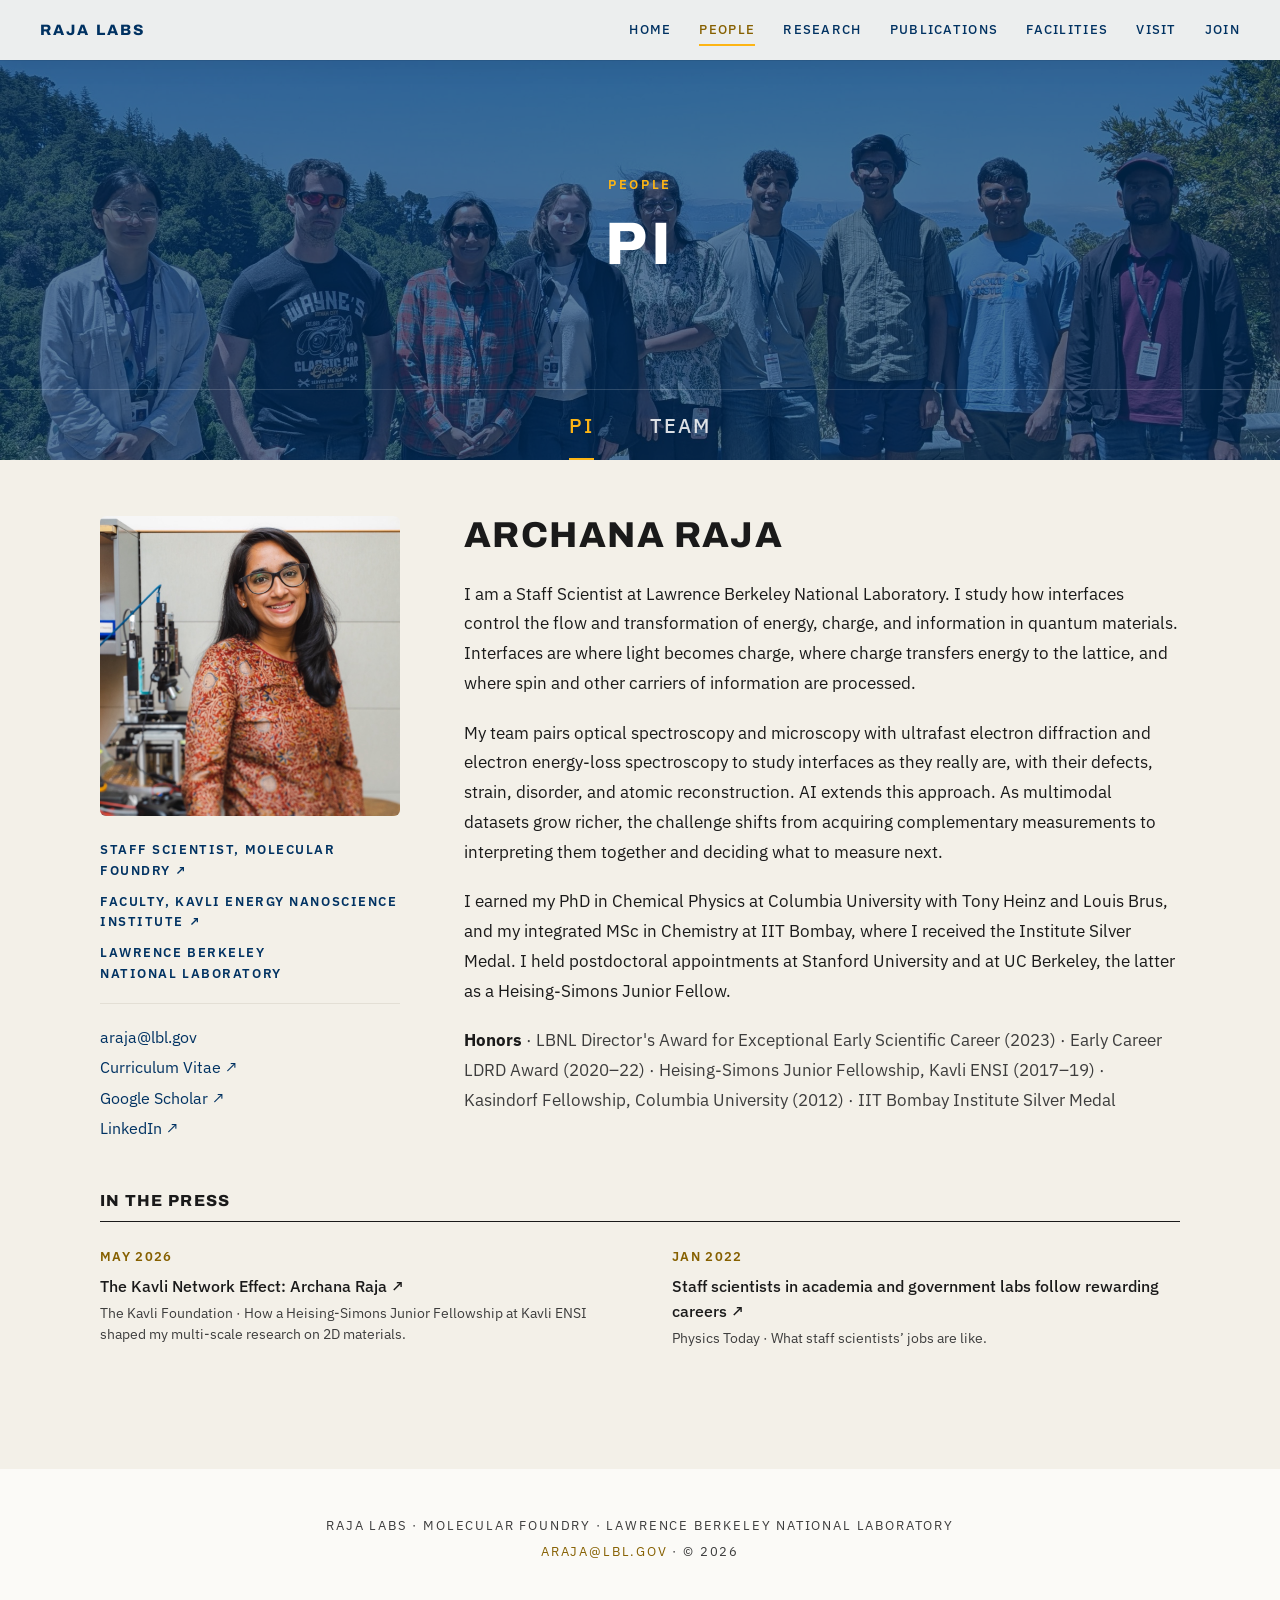
==== commit d3b8e0c2: "About: add Kasindorf Fellowship, Columbia University (2012) to Honors Co-Authored-By: Claude Opus 5." ====
--- a/about.html
+++ b/about.html
@@ -160,7 +160,7 @@
           <p class="pi__bio">I am a Staff Scientist at Lawrence Berkeley National Laboratory. I study how interfaces control the flow and transformation of energy, charge, and information in quantum materials. Interfaces are where light becomes charge, where charge transfers energy to the lattice, and where spin and other carriers of information are processed.</p>
           <p class="pi__bio">My team pairs optical spectroscopy and microscopy with ultrafast electron diffraction and electron energy-loss spectroscopy to study interfaces as they really are, with their defects, strain, disorder, and atomic reconstruction. AI extends this approach. As multimodal datasets grow richer, the challenge shifts from acquiring complementary measurements to interpreting them together and deciding what to measure next.</p>
           <p class="pi__bio">I earned my PhD in Chemical Physics at Columbia University with Tony Heinz and Louis Brus, and my integrated MSc in Chemistry at IIT Bombay, where I received the Institute Silver Medal. I held postdoctoral appointments at Stanford University and at UC Berkeley, the latter as a Heising-Simons Junior Fellow.</p>
-          <p class="pi__honors"><strong>Honors</strong> · LBNL Director's Award for Exceptional Early Scientific Career (2023) · Early Career LDRD Award (2020–22) · Heising-Simons Junior Fellowship, Kavli ENSI (2017–19) · IIT Bombay Institute Silver Medal</p>
+          <p class="pi__honors"><strong>Honors</strong> · LBNL Director's Award for Exceptional Early Scientific Career (2023) · Early Career LDRD Award (2020–22) · Heising-Simons Junior Fellowship, Kavli ENSI (2017–19) · Kasindorf Fellowship, Columbia University (2012) · IIT Bombay Institute Silver Medal</p>
         </div>
         <div class="pi__press">
           <div class="list-head">
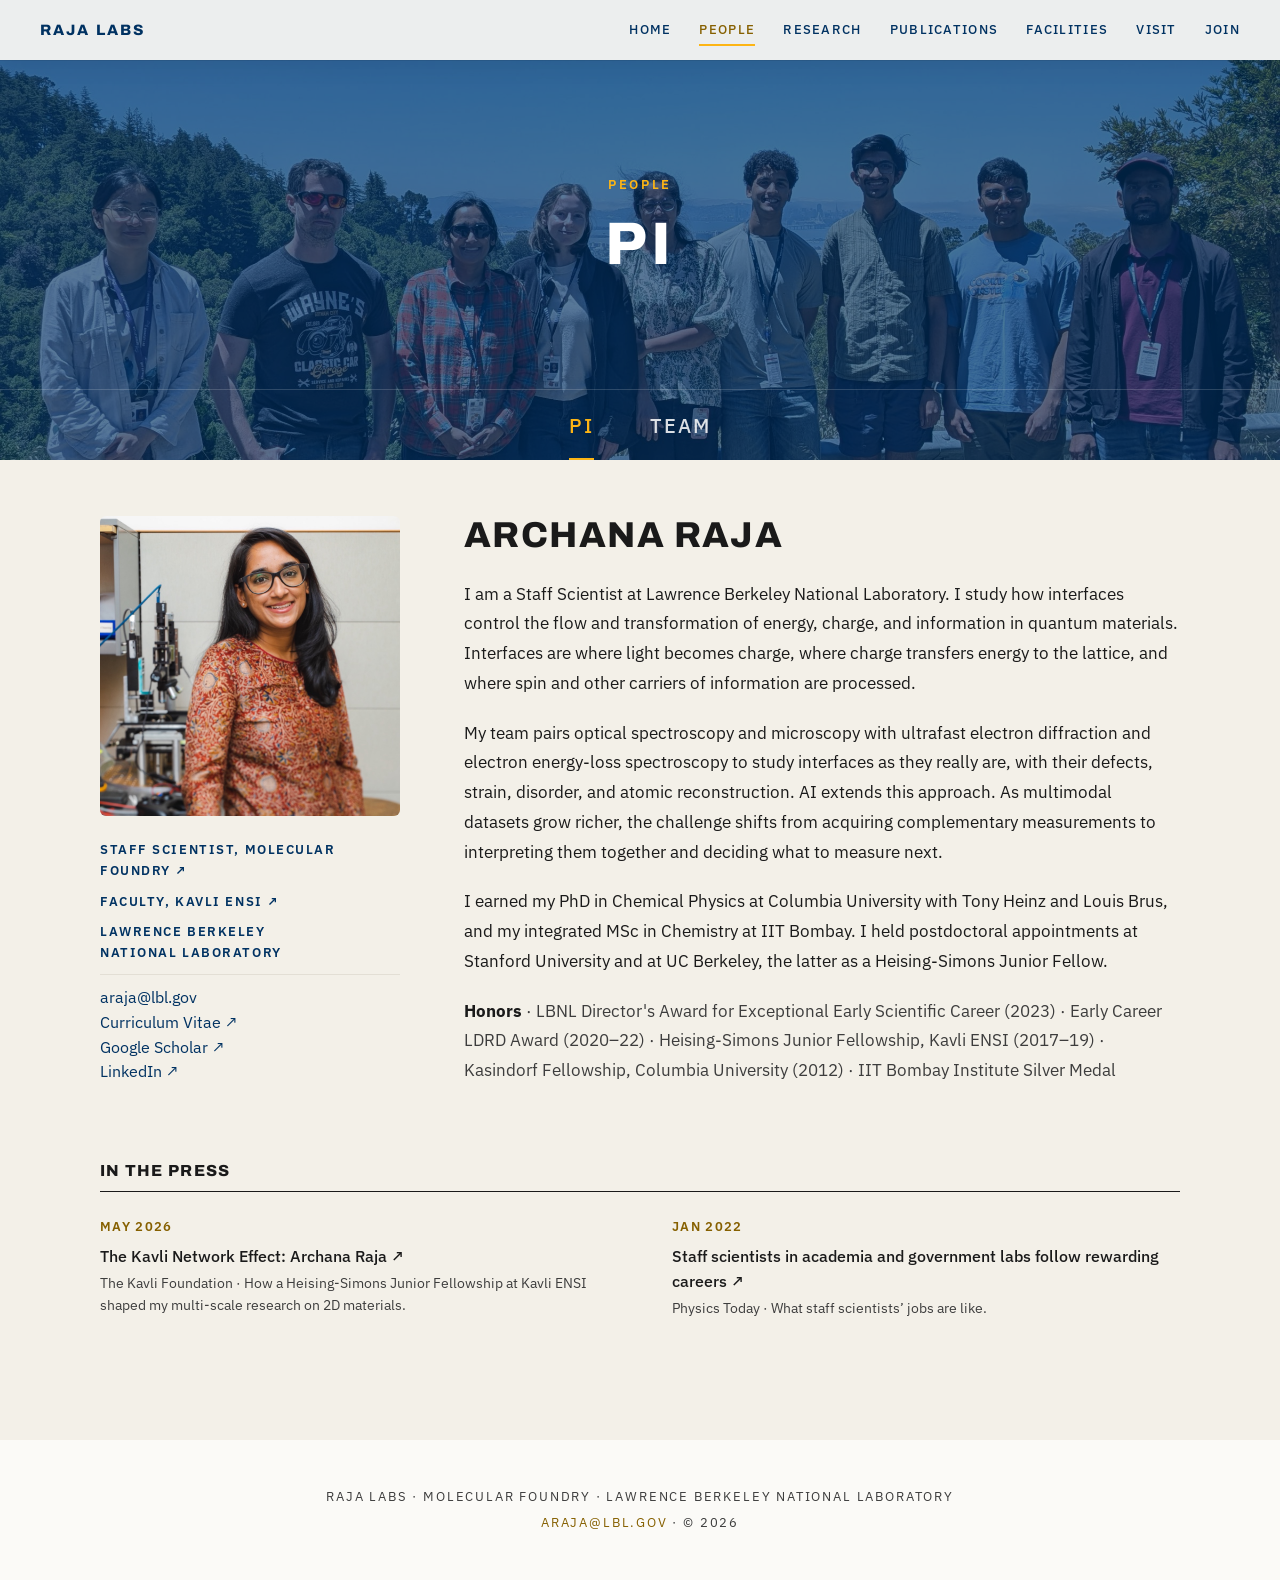
==== commit 693e3bfb: "About: drop Silver Medal from bio text, say Kavli ENSI, tighten contact spacing Co-Authored-By: Clau" ====
--- a/about.html
+++ b/about.html
@@ -145,7 +145,7 @@
           <img class="pi__photo" src="assets/pi.jpg" alt="Archana Raja in the lab beside an optical microscope" title="Photo: Marilyn Sargent / Berkeley Lab" loading="lazy">
           <div class="pi__affil">
             <p class="pi__title"><a href="https://foundry.lbl.gov/about/staff/archana-raja/" target="_blank" rel="noopener">Staff Scientist, Molecular Foundry ↗</a></p>
-            <p class="pi__title"><a href="https://kavli.berkeley.edu/archana-raja-0" target="_blank" rel="noopener">Faculty, Kavli Energy NanoScience Institute ↗</a></p>
+            <p class="pi__title"><a href="https://kavli.berkeley.edu/archana-raja-0" target="_blank" rel="noopener">Faculty, Kavli ENSI ↗</a></p>
             <p class="pi__title">Lawrence Berkeley National Laboratory</p>
           </div>
           <ul class="pi__contact">
@@ -159,7 +159,7 @@
           <h2 class="pi__name">Archana Raja</h2>
           <p class="pi__bio">I am a Staff Scientist at Lawrence Berkeley National Laboratory. I study how interfaces control the flow and transformation of energy, charge, and information in quantum materials. Interfaces are where light becomes charge, where charge transfers energy to the lattice, and where spin and other carriers of information are processed.</p>
           <p class="pi__bio">My team pairs optical spectroscopy and microscopy with ultrafast electron diffraction and electron energy-loss spectroscopy to study interfaces as they really are, with their defects, strain, disorder, and atomic reconstruction. AI extends this approach. As multimodal datasets grow richer, the challenge shifts from acquiring complementary measurements to interpreting them together and deciding what to measure next.</p>
-          <p class="pi__bio">I earned my PhD in Chemical Physics at Columbia University with Tony Heinz and Louis Brus, and my integrated MSc in Chemistry at IIT Bombay, where I received the Institute Silver Medal. I held postdoctoral appointments at Stanford University and at UC Berkeley, the latter as a Heising-Simons Junior Fellow.</p>
+          <p class="pi__bio">I earned my PhD in Chemical Physics at Columbia University with Tony Heinz and Louis Brus, and my integrated MSc in Chemistry at IIT Bombay. I held postdoctoral appointments at Stanford University and at UC Berkeley, the latter as a Heising-Simons Junior Fellow.</p>
           <p class="pi__honors"><strong>Honors</strong> · LBNL Director's Award for Exceptional Early Scientific Career (2023) · Early Career LDRD Award (2020–22) · Heising-Simons Junior Fellowship, Kavli ENSI (2017–19) · Kasindorf Fellowship, Columbia University (2012) · IIT Bombay Institute Silver Medal</p>
         </div>
         <div class="pi__press">
--- a/css/styles.css
+++ b/css/styles.css
@@ -600,11 +600,11 @@
 }
 .pi__contact {
   list-style: none;
-  margin: 18px 0 0;
-  padding: 18px 0 0;
+  margin: 10px 0 0;
+  padding: 10px 0 0;
   border-top: 1px solid var(--rule);
   font-size: var(--text-sm);
-  line-height: 1.9;
+  line-height: 1.55;
 }
 .pi .eyebrow { margin-bottom: 10px; }
 .pi__name {
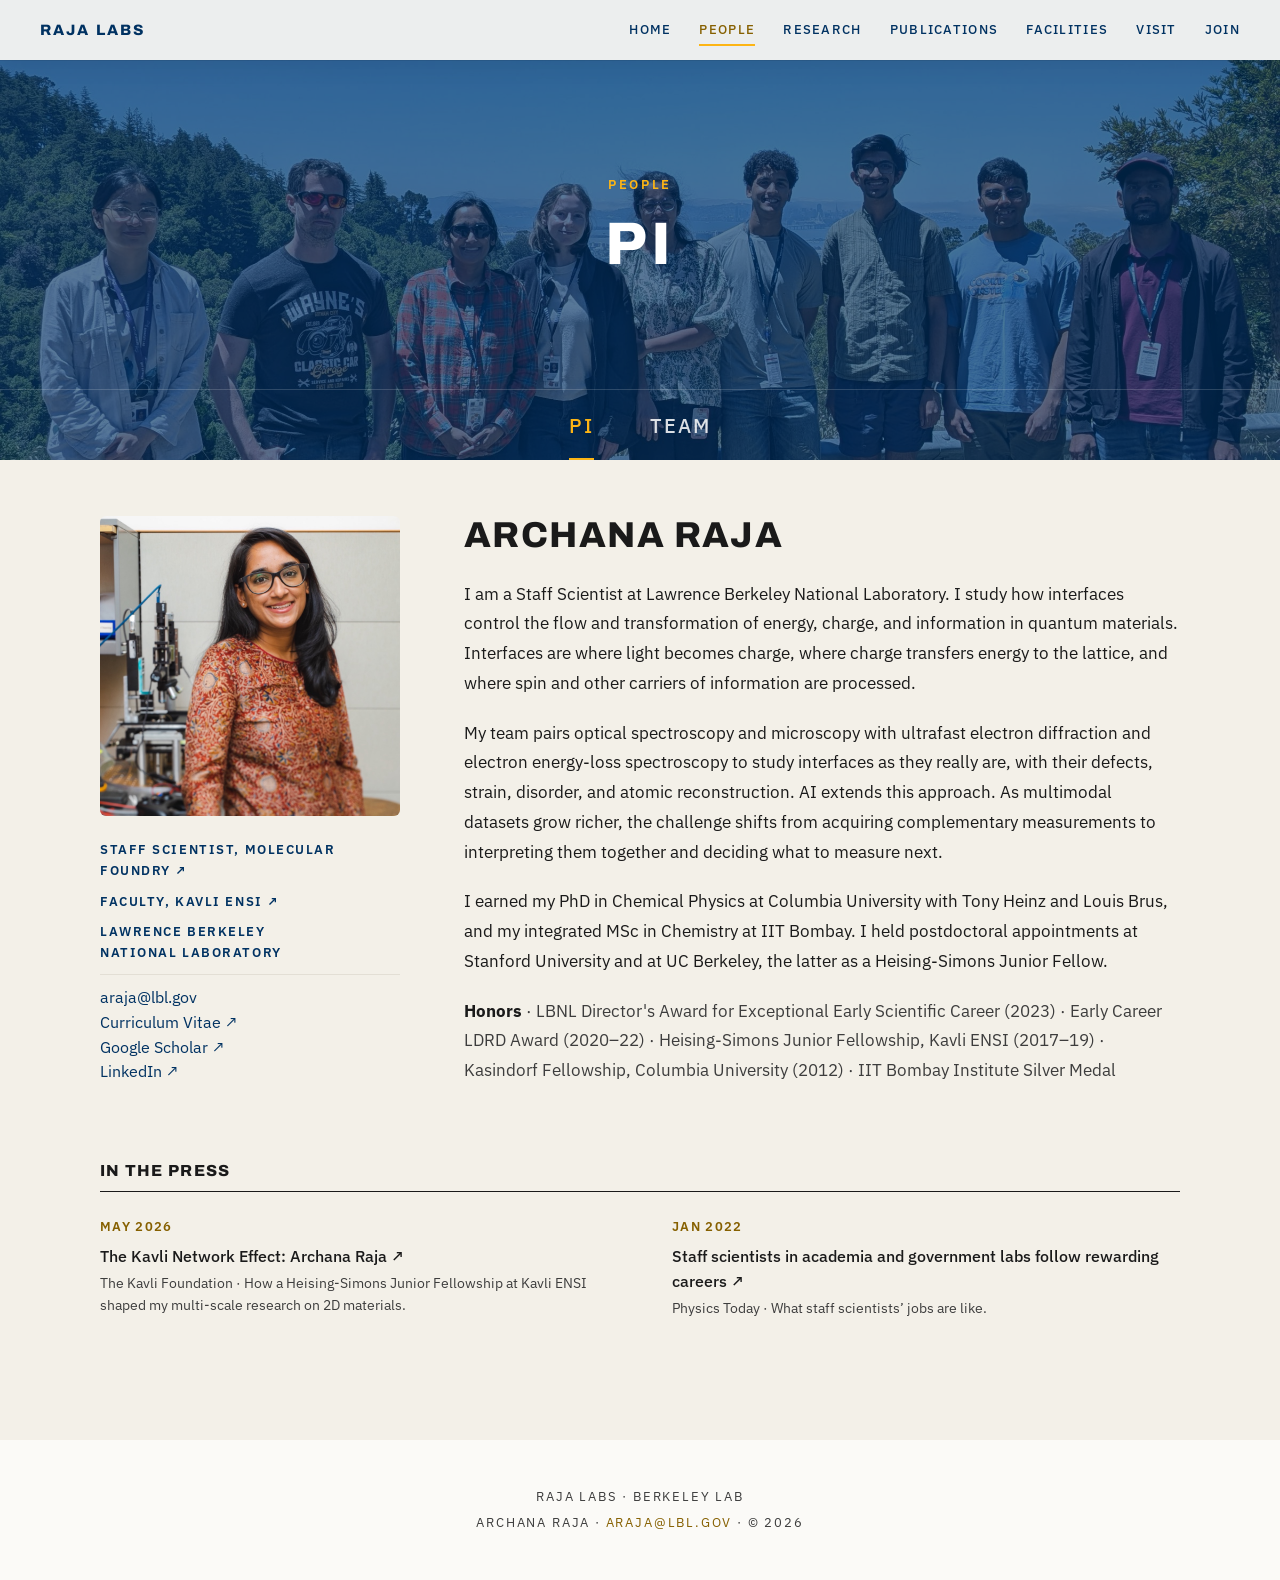
==== commit 8abc0b8e: "Footer: Raja Labs · Berkeley Lab, with Archana Raja before the email Co-Authored-By: Claude Opus 5.5" ====
--- a/about.html
+++ b/about.html
@@ -182,8 +182,8 @@
   </main>
 
   <footer class="footer">
-    Raja Labs · Molecular Foundry · Lawrence Berkeley National Laboratory<br>
-    <a href="mailto:araja@lbl.gov">araja@lbl.gov</a> · © 2026
+    Raja Labs · Berkeley Lab<br>
+    Archana Raja · <a href="mailto:araja@lbl.gov">araja@lbl.gov</a> · © 2026
   </footer>
 
 </body>
--- a/css/styles.css
+++ b/css/styles.css
@@ -1127,7 +1127,7 @@
 
 /* ---------- Join ---------- */
 
-.join { padding: var(--section-y) 24px; text-align: center; }
+.join { padding: var(--section-y) 24px; }
 /* Faded photos of deer, goats and turkeys behind the Join, Lab Life and FAQ page titles. */
 .page-head--join::before {
   content: '';
@@ -1142,8 +1142,51 @@
   inset: 0;
   background: radial-gradient(ellipse at 70% 110%, rgba(253, 181, 21, .28), transparent 55%);
 }
-.join__inner { max-width: 720px; margin: 0 auto; }
-.join__body { margin: 0 0 40px; font-size: var(--text-lg); line-height: 1.7; }
+.join__inner { max-width: 1080px; margin: 0 auto; }
+.join__lede { margin: 0 0 72px; font-size: clamp(1.125rem, 1.6vw, 1.3125rem); line-height: 1.65; }
+.join__title {
+  margin: 0 0 28px;
+  font-family: var(--display);
+  font-weight: 800;
+  font-size: clamp(1.5rem, 2.4vw, 1.875rem);
+  letter-spacing: .04em;
+  text-transform: uppercase;
+  color: var(--blue);
+}
+.join__ways { display: grid; grid-template-columns: repeat(auto-fit, minmax(min(100%, 260px), 1fr)); gap: 40px 48px; }
+.way { padding-top: 20px; border-top: 3px solid var(--blue); }
+.way__title {
+  margin: 0 0 12px;
+  font-family: var(--display);
+  font-weight: 800;
+  font-size: 1.125rem;
+  letter-spacing: .04em;
+  text-transform: uppercase;
+  color: var(--blue);
+}
+.way p { margin: 0; font-size: var(--text-sm); line-height: 1.7; color: var(--muted); }
+.way p + p { margin-top: 12px; }
+.way a { font-weight: 500; text-decoration: underline; text-underline-offset: 3px; text-decoration-color: var(--rule); }
+
+/* Get-in-touch band at the foot of the Join page: blue with the header's gold glow. */
+.contact {
+  padding: 64px 24px;
+  background: var(--blue) radial-gradient(ellipse at 100% 120%, rgba(253, 181, 21, .25), transparent 60%);
+  color: #fff;
+  -webkit-font-smoothing: antialiased;
+}
+.contact__inner { max-width: 1080px; margin: 0 auto; display: flex; flex-wrap: wrap; align-items: center; justify-content: space-between; gap: 28px 48px; }
+.contact__title {
+  margin: 0 0 10px;
+  font-family: var(--display);
+  font-weight: 800;
+  font-size: clamp(1.5rem, 2.4vw, 1.875rem);
+  letter-spacing: .04em;
+  text-transform: uppercase;
+}
+.contact__text { margin: 0; max-width: 600px; font-size: var(--text); line-height: 1.7; color: rgba(255, 255, 255, .94); }
+.btn--gold { padding: 16px 28px; background: var(--gold); color: var(--blue); border-color: var(--gold); text-transform: none; letter-spacing: .02em; font-size: var(--text-sm); font-weight: 700; }
+.btn--gold:hover { background: #fff; border-color: #fff; color: var(--blue); }
 
 /* ---------- Footer ---------- */
 
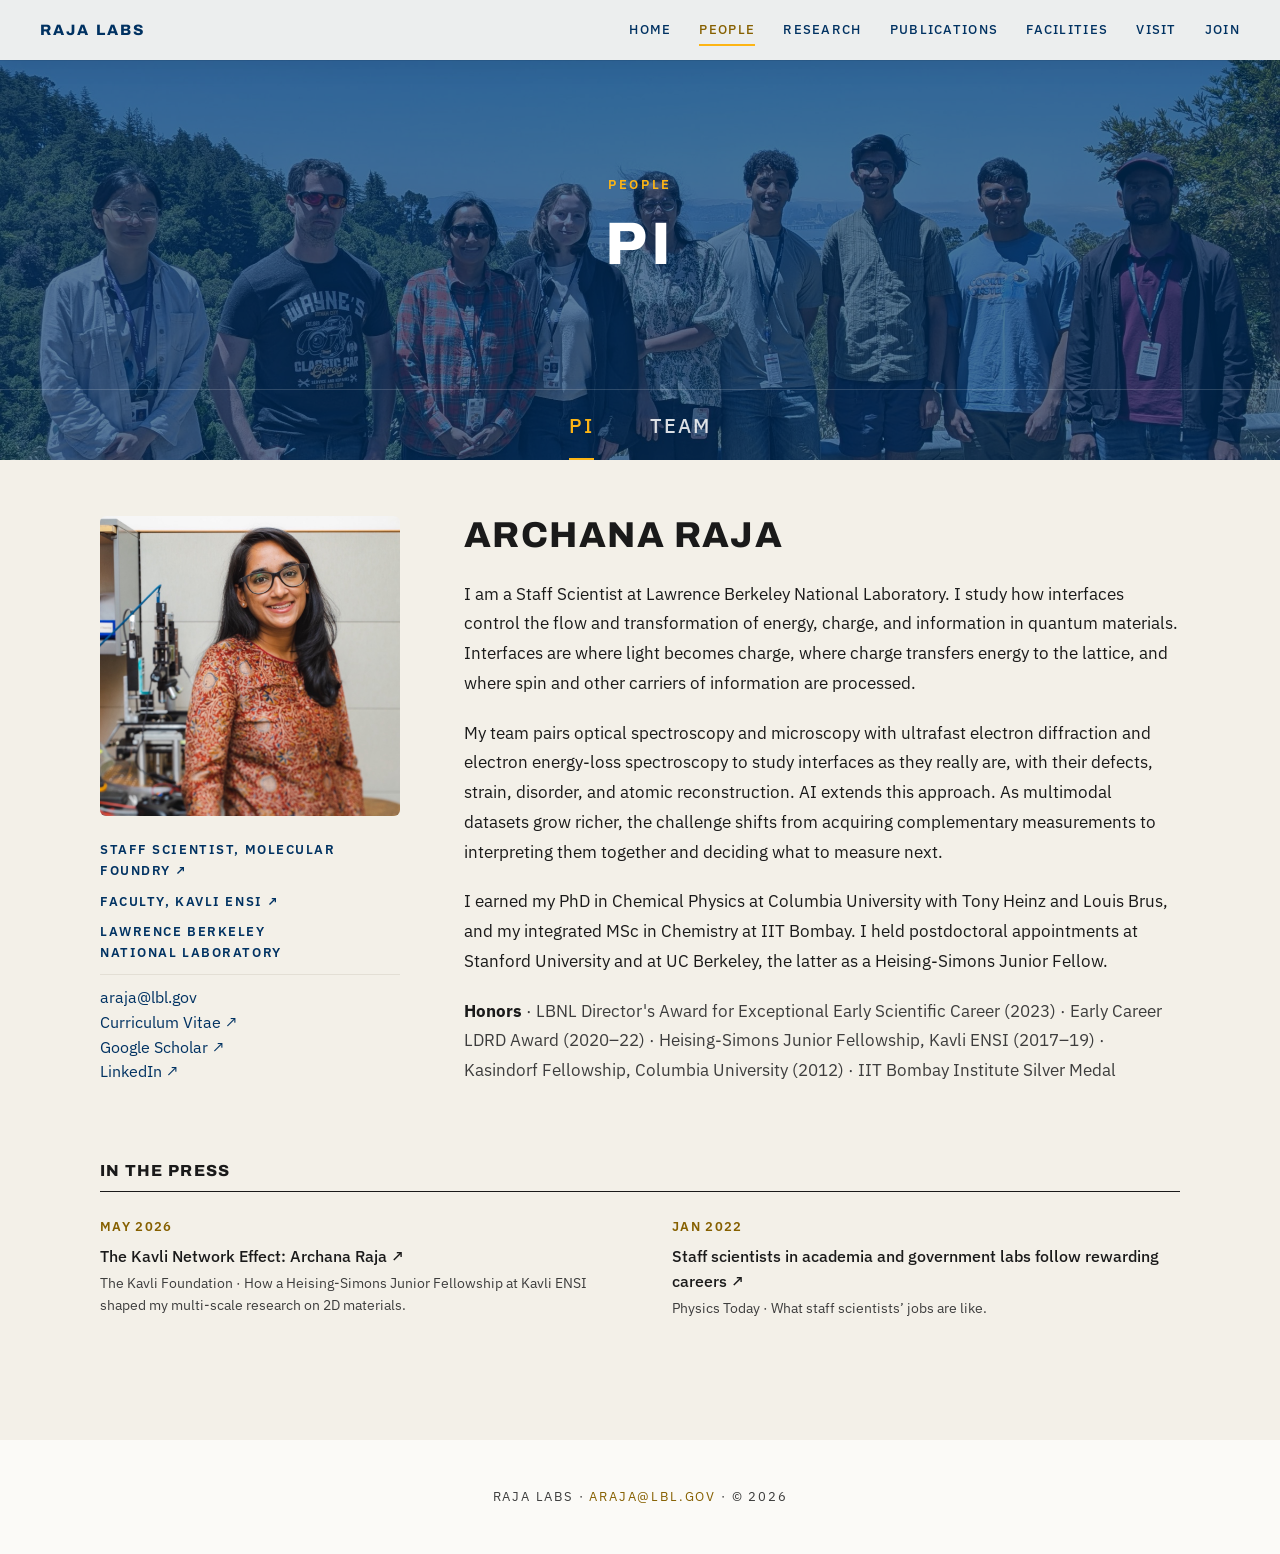
==== commit 553429e8: "Footer: one line, Raja Labs · araja@lbl.gov · © 2026 Co-Authored-By: Claude Opus 5.5 (1M context) <n" ====
--- a/about.html
+++ b/about.html
@@ -182,8 +182,7 @@
   </main>
 
   <footer class="footer">
-    Raja Labs · Berkeley Lab<br>
-    Archana Raja · <a href="mailto:araja@lbl.gov">araja@lbl.gov</a> · © 2026
+    Raja Labs · <a href="mailto:araja@lbl.gov">araja@lbl.gov</a> · © 2026
   </footer>
 
 </body>
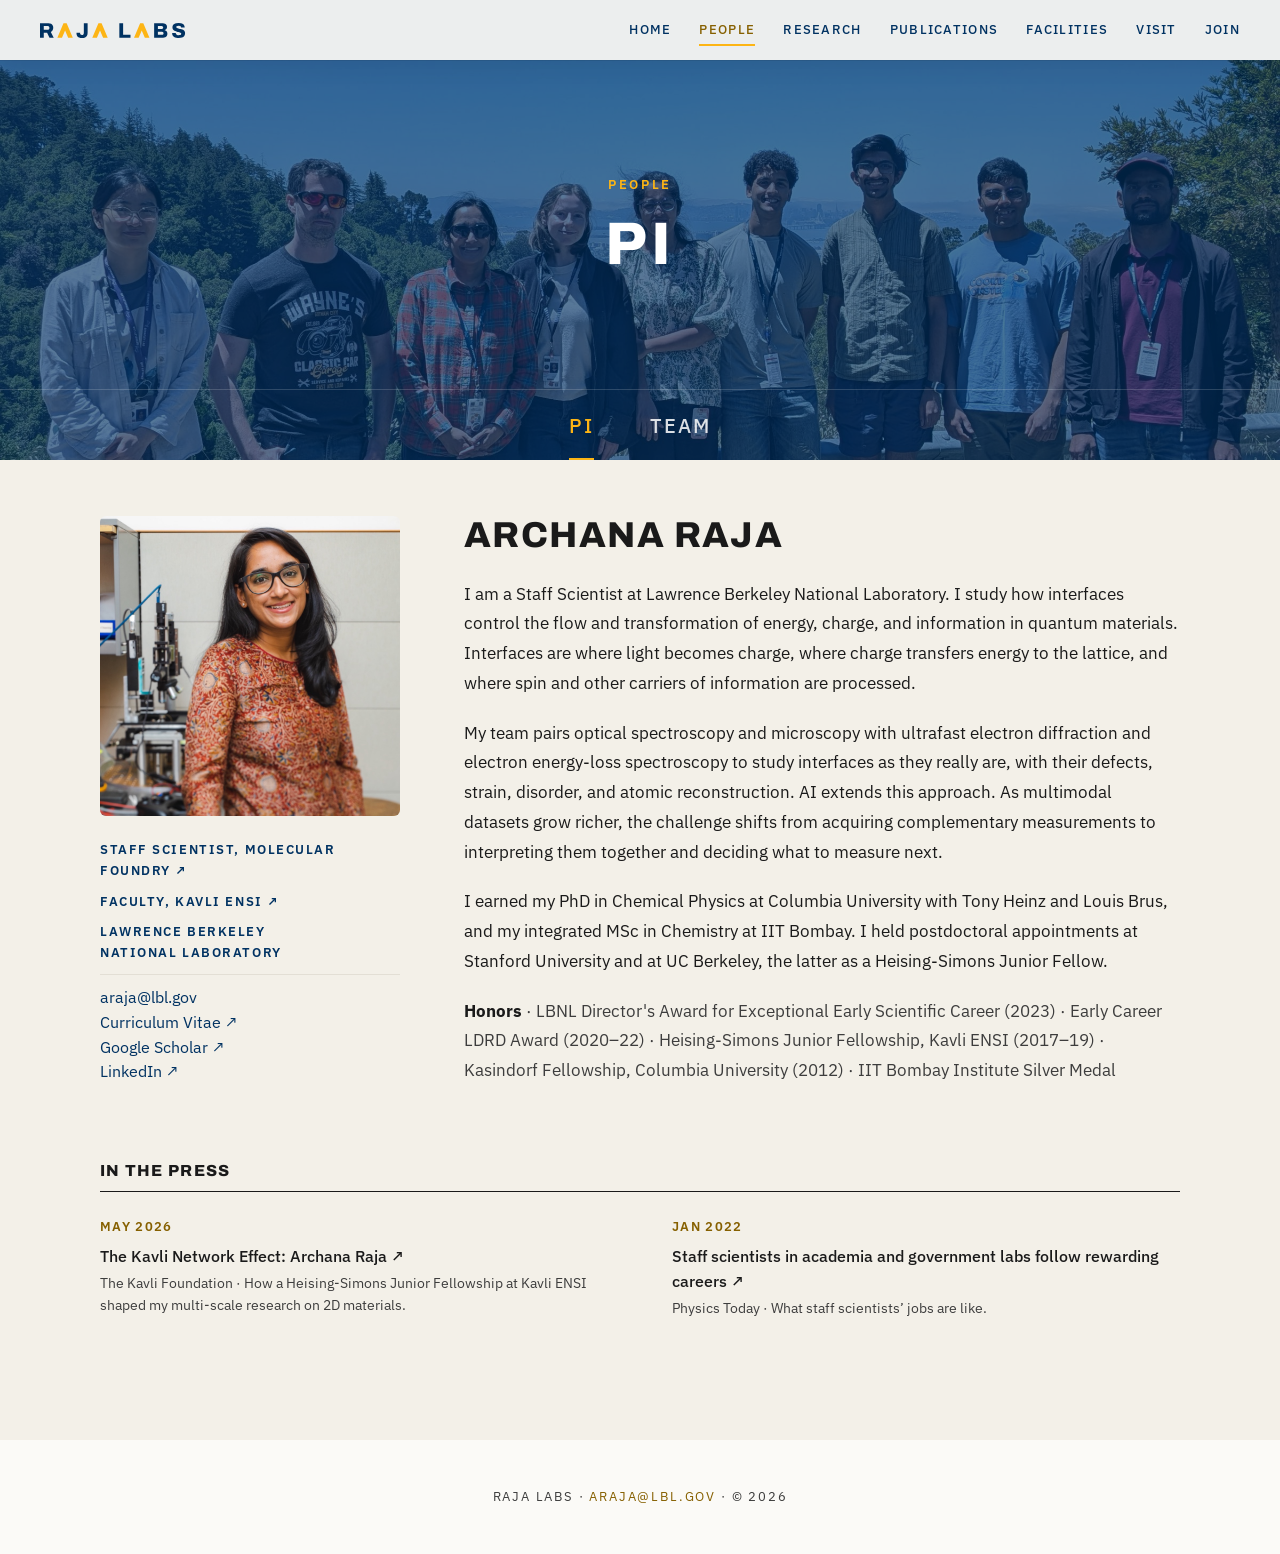
==== commit dc08905d: "Logo: RΛJΛ LΛBS wordmark in the nav, RΛ favicon The nav brand is now the RΛJΛ LΛBS wordmark (Archivo" ====
--- a/about.html
+++ b/about.html
@@ -9,6 +9,7 @@
   <meta name="robots" content="index, follow">
   <meta name="theme-color" content="#003262">
   <link rel="icon" href="assets/favicon.svg" type="image/svg+xml">
+  <link rel="apple-touch-icon" href="assets/apple-touch-icon.png">
 
   <!-- Open Graph / social previews -->
   <meta property="og:type" content="profile">
@@ -108,7 +109,7 @@
 
   <!-- NAV -->
   <nav class="nav nav--solid" id="nav">
-    <a href="index.html" class="nav__brand">Raja Labs</a>
+    <a href="index.html" class="nav__brand" aria-label="Raja Labs"><svg class="nav__logo" viewBox="0 0 6917 711" aria-hidden="true" focusable="false"><use href="assets/wordmark.svg#wordmark"/></svg></a>
     <button class="nav__toggle" id="nav-toggle" aria-label="Toggle menu" aria-expanded="false" aria-controls="nav-links">
       <span></span><span></span><span></span>
     </button>
--- a/css/styles.css
+++ b/css/styles.css
@@ -156,16 +156,19 @@
   -webkit-backdrop-filter: blur(10px);
 }
 
+/* The RΛJΛ LΛBS wordmark (assets/wordmark.svg): its letters take the nav's text colour, the Λs stay gold. */
 .nav__brand {
-  font-family: var(--display);
-  font-weight: 800;
-  letter-spacing: .14em;
-  font-size: .9375rem;
-  text-transform: uppercase;
+  display: block;
+  flex-shrink: 0;
   color: inherit;
-  white-space: nowrap;
 }
 .nav__brand:hover { color: inherit; }
+.nav__logo {
+  display: block;
+  height: 15px;
+  width: auto;
+  aspect-ratio: 6917 / 711; /* the wordmark's viewBox */
+}
 
 .nav__links { display: flex; gap: 28px; align-items: center; }
 
@@ -221,6 +224,7 @@
   position: relative;
   height: 92vh;
   min-height: 520px;
+  padding-top: var(--nav-h); /* the transparent nav overlays the photo, so centre the text in the area below it */
   display: flex;
   flex-direction: column;
   align-items: center;
@@ -275,9 +279,28 @@
   opacity: .95;
   text-shadow: 0 1px 8px rgba(0, 0, 0, .5);
 }
-/* Names don't break inside on narrow screens; each separator stays with the name before it, evenly spaced. */
-.hero__affil span:not(:last-child) { white-space: nowrap; }
-.hero__affil span:not(:last-child)::after { content: "·"; margin: 0 .3em 0 .7em; }
+/* One role per line under the name. */
+.hero__affil { line-height: 1.5; }
+.hero__affil span { display: block; }
+.hero__affil span + span { margin-top: 4px; }
+/* Scroll cue: a chevron at the foot of the photo that drifts down gently, pointing to the content below. */
+.hero__cue {
+  position: absolute;
+  bottom: 28px;
+  left: 50%;
+  transform: translateX(-50%);
+  padding: 8px;
+  color: #fff;
+  opacity: .85;
+  filter: drop-shadow(0 1px 6px rgba(0, 0, 0, .45));
+  transition: opacity .2s;
+}
+.hero__cue:hover, .hero__cue:focus-visible { opacity: 1; }
+.hero__cue svg { display: block; animation: hero-cue 2.4s ease-in-out infinite; }
+@keyframes hero-cue {
+  0%, 100% { transform: translateY(0); }
+  50% { transform: translateY(6px); }
+}
 
 /* ---------- Page header (inner pages) ---------- */
 
@@ -413,7 +436,8 @@
   line-height: 1.75;
   color: var(--muted);
 }
-.intro--text .intro__inner { text-align: left; }
+/* Home blurb spans the same width as the Explore honeycomb below it, narrow enough for a comfortable line length. */
+.intro--text .intro__inner { max-width: 640px; text-align: left; }
 /* Home blurb: every paragraph set alike, in bold. */
 .intro--text .intro__lead,
 .intro--text .intro__body { font-size: clamp(1rem, 1.3vw, 1.125rem); line-height: 1.65; font-weight: 600; color: var(--ink); }
@@ -428,50 +452,96 @@
 
 /* ---------- Explore (home page summary of the top nav) ---------- */
 
-.explore { background: var(--sand); padding: var(--section-y) 24px; }
-.explore__inner { max-width: 1080px; margin: 0 auto; }
+.explore { background: var(--sand); padding: var(--section-y-tight) 24px; }
+.explore__inner { max-width: 640px; margin: 0 auto; container-type: inline-size; }
 .explore .eyebrow { margin-bottom: 24px; }
+/* Honeycomb of flat-topped hexagons. Each hexagon is 4 column units wide and 2 row units tall; neighbours
+   step 3 units across and every other one drops 1 row unit, so the slanted edges interlock. --cols is the
+   column unit count (3 per hexagon + 1); a row unit is half a hexagon's height (width × √3/4). Widths are
+   measured against .explore__inner (cqw), since a grid can't size its own rows from its own width. */
 .explore__grid {
+  --cols: 13;
   list-style: none;
   margin: 0;
   padding: 0;
-  display: flex;
-  flex-wrap: wrap;
-  justify-content: center;
-  gap: 16px;
-}
-.explore__grid > li { flex: 0 1 calc(25% - 12px); }
-@media (max-width: 1000px) {
-  .explore__grid > li { flex-basis: calc(33.333% - 11px); }
-}
-@media (max-width: 760px) {
-  .explore__grid > li { flex-basis: calc(50% - 8px); }
-}
-@media (max-width: 540px) {
-  .explore__grid > li { flex-basis: 100%; }
-}
+  display: grid;
+  grid-template-columns: repeat(var(--cols), 1fr);
+  grid-auto-rows: calc(100cqw / var(--cols) * 1.732);
+}
+.explore__grid > li { grid-row-end: span 2; grid-column-end: span 4; display: flex; align-items: center; padding: 3px; }
+/* Desktop: a zigzag row of four, with the last two side by side in the dips under the first and third. */
+.explore__grid > li:nth-child(1) { grid-column-start: 1; grid-row-start: 1; }
+.explore__grid > li:nth-child(2) { grid-column-start: 4; grid-row-start: 2; }
+.explore__grid > li:nth-child(3) { grid-column-start: 7; grid-row-start: 1; }
+.explore__grid > li:nth-child(4) { grid-column-start: 10; grid-row-start: 2; }
+.explore__grid > li:nth-child(5) { grid-column-start: 1; grid-row-start: 3; }
+.explore__grid > li:nth-child(6) { grid-column-start: 7; grid-row-start: 3; }
 .explore__card {
+  --hex: polygon(25% 0, 75% 0, 100% 50%, 75% 100%, 25% 100%, 0 50%);
+  position: relative;
   display: flex;
   flex-direction: column;
-  gap: 8px;
-  height: 100%;
-  padding: 22px 24px 24px;
+  justify-content: center;
+  align-items: center;
+  gap: 6px;
+  width: 100%;
+  aspect-ratio: 2 / 1.732; /* regular hexagon: every side equal */
+  padding: 0 17%;
+  text-align: center;
+  background: var(--rule); /* shows as the outline around the paper fill below */
+  clip-path: var(--hex);
+  isolation: isolate;
+  transition: background .25s;
+}
+.explore__card::before {
+  content: '';
+  position: absolute;
+  inset: 2px;
+  z-index: -1;
   background: var(--paper);
-  border: 1px solid var(--rule);
-  border-radius: 6px;
-  transition: border-color .25s;
-}
-.explore__card:hover { border-color: var(--gold); }
+  clip-path: var(--hex);
+}
+.explore__card:hover { background: var(--gold); }
+.explore__card:focus-visible { outline: none; background: var(--blue); }
 .explore__title {
   font-family: var(--display);
   font-weight: 800;
-  font-size: 1.125rem;
-  letter-spacing: .06em;
-  text-transform: uppercase;
+  font-size: .9375rem;
+  letter-spacing: .04em;
+  text-transform: uppercase;
+  white-space: nowrap;
   color: var(--blue);
 }
 .explore__card:hover .explore__title { color: var(--gold-text); }
-.explore__text { font-size: var(--text-sm); line-height: 1.6; color: var(--muted); }
+.explore__text { font-size: var(--text-xs); line-height: 1.5; color: var(--muted); text-wrap: balance; }
+/* Three across, two deep, once the row of four would be under 640px wide and its descriptions would
+   overflow the hexagons (640px plus the section's 24px side padding). */
+@media (max-width: 687px) {
+  .explore__grid { --cols: 10; }
+  .explore__grid > li:nth-child(n) { grid-column-start: auto; grid-row-start: auto; }
+  .explore__grid > li:nth-child(3n+1) { grid-column-start: 1; }
+  .explore__grid > li:nth-child(3n+2) { grid-column-start: 4; }
+  .explore__grid > li:nth-child(3n) { grid-column-start: 7; }
+  .explore__grid > li:nth-child(1), .explore__grid > li:nth-child(3) { grid-row-start: 1; }
+  .explore__grid > li:nth-child(2) { grid-row-start: 2; }
+  .explore__grid > li:nth-child(4), .explore__grid > li:nth-child(6) { grid-row-start: 3; }
+  .explore__grid > li:nth-child(5) { grid-row-start: 4; }
+}
+/* Phone: two across, three deep, titles only. */
+@media (max-width: 600px) {
+  .explore__inner, .intro--text .intro__inner { max-width: 400px; }
+  .explore__grid { --cols: 7; }
+  .explore__grid > li:nth-child(odd) { grid-column-start: 1; }
+  .explore__grid > li:nth-child(even) { grid-column-start: 4; }
+  .explore__grid > li:nth-child(1) { grid-row-start: 1; }
+  .explore__grid > li:nth-child(2) { grid-row-start: 2; }
+  .explore__grid > li:nth-child(3) { grid-row-start: 3; }
+  .explore__grid > li:nth-child(4) { grid-row-start: 4; }
+  .explore__grid > li:nth-child(5) { grid-row-start: 5; }
+  .explore__grid > li:nth-child(6) { grid-row-start: 6; }
+  .explore__card { padding: 0 12%; }
+  .explore__text { display: none; }
+}
 
 /* ---------- Research ---------- */
 
@@ -649,18 +719,20 @@
 
 /* ---------- News ---------- */
 
-/* Same content width as Featured Stories below, so the edges line up. */
-.news { padding: var(--section-y) 24px var(--section-y-tight); max-width: 1180px; margin: 0 auto; }
-/* Two columns, newest first reading across each row. */
-.news__grid { display: grid; grid-template-columns: repeat(2, minmax(0, 1fr)); column-gap: 64px; }
+/* Same content width as the intro and Explore honeycomb above, for a comfortable line length. */
+.news { padding: var(--section-y) 24px var(--section-y-tight); max-width: 688px; margin: 0 auto; }
 .news-item {
   display: grid;
   grid-template-columns: 84px minmax(0, 1fr);
   gap: 16px;
-  padding: 18px 0;
+  padding: 14px 0;
   border-bottom: 1px solid var(--rule);
 }
 .news-item p { margin: 0; font-size: var(--text-sm); line-height: 1.55; font-weight: 500; }
+.news-item__list { margin: 0; padding: 0; list-style: none; }
+.news-item__list li { position: relative; padding-left: 18px; font-size: var(--text-sm); line-height: 1.55; font-weight: 500; }
+.news-item__list li + li { margin-top: 6px; }
+.news-item__list li::before { content: ''; position: absolute; left: 0; top: .55em; width: 6px; height: 6px; border-radius: 50%; background: var(--gold); }
 
 .pubs__legend { margin: 0 0 6px; font-size: var(--text-xs); color: var(--muted); }
 .pubs { list-style: none; margin: 0; padding: 0; }
@@ -979,7 +1051,8 @@
 .btn--ghost { padding: 14px 28px; color: var(--gold); border-color: transparent; }
 .btn--ghost:hover { color: #fff; }
 
-.stacker {
+.stacker,
+.instrument {
   margin-top: 72px;
   padding: 44px;
   background: var(--paper);
@@ -988,22 +1061,44 @@
   border-radius: 6px;
 }
 .stacker__text { margin: 0 0 20px; max-width: 760px; font-size: var(--text); line-height: 1.75; }
-.stacker__list { margin: 0; padding: 0; list-style: none; display: grid; grid-template-columns: repeat(auto-fit, minmax(220px, 1fr)); gap: 12px 32px; }
-.stacker__list li {
+.stacker__list,
+.instrument__list { margin: 0; padding: 0; list-style: none; display: grid; grid-template-columns: repeat(auto-fit, minmax(220px, 1fr)); gap: 12px 32px; }
+.stacker__list li,
+.instrument__list li {
   position: relative;
   padding-left: 22px;
   font-size: var(--text-sm);
   line-height: 1.6;
   color: var(--muted);
 }
-.stacker__list strong { font-weight: 600; color: var(--ink); }
-.stacker__list li::before {
+.stacker__bldg { margin-left: 8px; font-size: var(--label); letter-spacing: .12em; text-transform: uppercase; font-weight: 600; color: var(--gold-text); white-space: nowrap; }
+.stacker__desc { display: block; margin-top: 6px; }
+.stacker__list strong,
+.instrument__list strong { font-weight: 600; color: var(--ink); }
+.stacker__list li::before,
+.instrument__list li::before {
   content: '';
   position: absolute;
   left: 0; top: .5em;
   width: 8px; height: 8px;
   border-radius: 50%;
   background: var(--gold);
+}
+
+/* Instrument card: stacker card, plus a model line and ruled-off subsections. */
+.instrument__model { margin: -8px 0 20px; font-size: var(--text-sm); font-weight: 600; color: var(--gold-text); }
+.instrument__text { margin: 0 0 20px; max-width: 760px; font-size: var(--text); line-height: 1.75; }
+.instrument__list--stack { grid-template-columns: repeat(auto-fit, minmax(min(380px, 100%), 1fr)); gap: 14px 40px; }
+.instrument__sub { margin-top: 36px; padding-top: 32px; border-top: 1px solid var(--rule); }
+.instrument__sub .instrument__text:last-child { margin-bottom: 0; }
+.instrument__status { margin: 0 0 10px; font-size: var(--label); letter-spacing: .12em; text-transform: uppercase; font-weight: 600; color: var(--gold-text); }
+.instrument__subtitle {
+  margin: 0 0 16px;
+  font-size: var(--text-xs);
+  letter-spacing: .1em;
+  text-transform: uppercase;
+  font-weight: 700;
+  line-height: 1.6;
 }
 
 .labs { margin-top: 72px; }
@@ -1236,7 +1331,6 @@
 }
 
 @media (max-width: 860px) {
-  .news__grid { grid-template-columns: minmax(0, 1fr); }
   .press__grid { grid-template-columns: repeat(2, minmax(0, 1fr)); }
   .pi__inner { grid-template-columns: minmax(0, 1fr); gap: 40px; text-align: center; }
   .pi__photo { max-width: 240px; margin: 0 auto; }
@@ -1248,7 +1342,7 @@
   .faq__a { padding-right: 0; }
   .access { grid-template-columns: minmax(0, 1fr); padding: 28px 24px; }
   .access__btns { flex-direction: row; flex-wrap: wrap; }
-  .stacker { padding: 28px 24px; }
+  .stacker, .instrument { padding: 28px 24px; }
   .allpubs__group { grid-template-columns: minmax(0, 1fr); gap: 0; }
   .allpubs__year { position: static; padding-top: 16px; border-bottom: 1px solid var(--rule); padding-bottom: 12px; }
 }
@@ -1261,12 +1355,9 @@
   .page-head--tabs .subnav__inner { gap: 28px; }
   .page-head--tabs .subnav__link { font-size: 1.125rem; }
   .section-title { margin-bottom: 48px; }
-  .hero__affil { letter-spacing: .12em; padding-left: .12em; line-height: 1.5; }
-  /* Phones: one affiliation per line rather than separators stranded at line ends; the gap between names
-     is larger than the line spacing, so a name that wraps still reads as one item. */
-  .hero__affil span { display: block; }
+  .hero__affil { letter-spacing: .12em; padding-left: .12em; }
+  /* Phones: the gap between roles is larger than the line spacing, so a role that wraps still reads as one item. */
   .hero__affil span + span { margin-top: 6px; }
-  .hero__affil span::after { display: none; }
   .member { flex-basis: 150px; }
   .theme__head { grid-template-columns: 64px minmax(0, 1fr); gap: 20px; }
   .area__glyph { width: 64px; height: 64px; }
@@ -1310,4 +1401,5 @@
 @media (prefers-reduced-motion: reduce) {
   html { scroll-behavior: auto; }
   *, *::before, *::after { transition: none !important; }
-}
+  .hero__cue svg { animation: none; }
+}
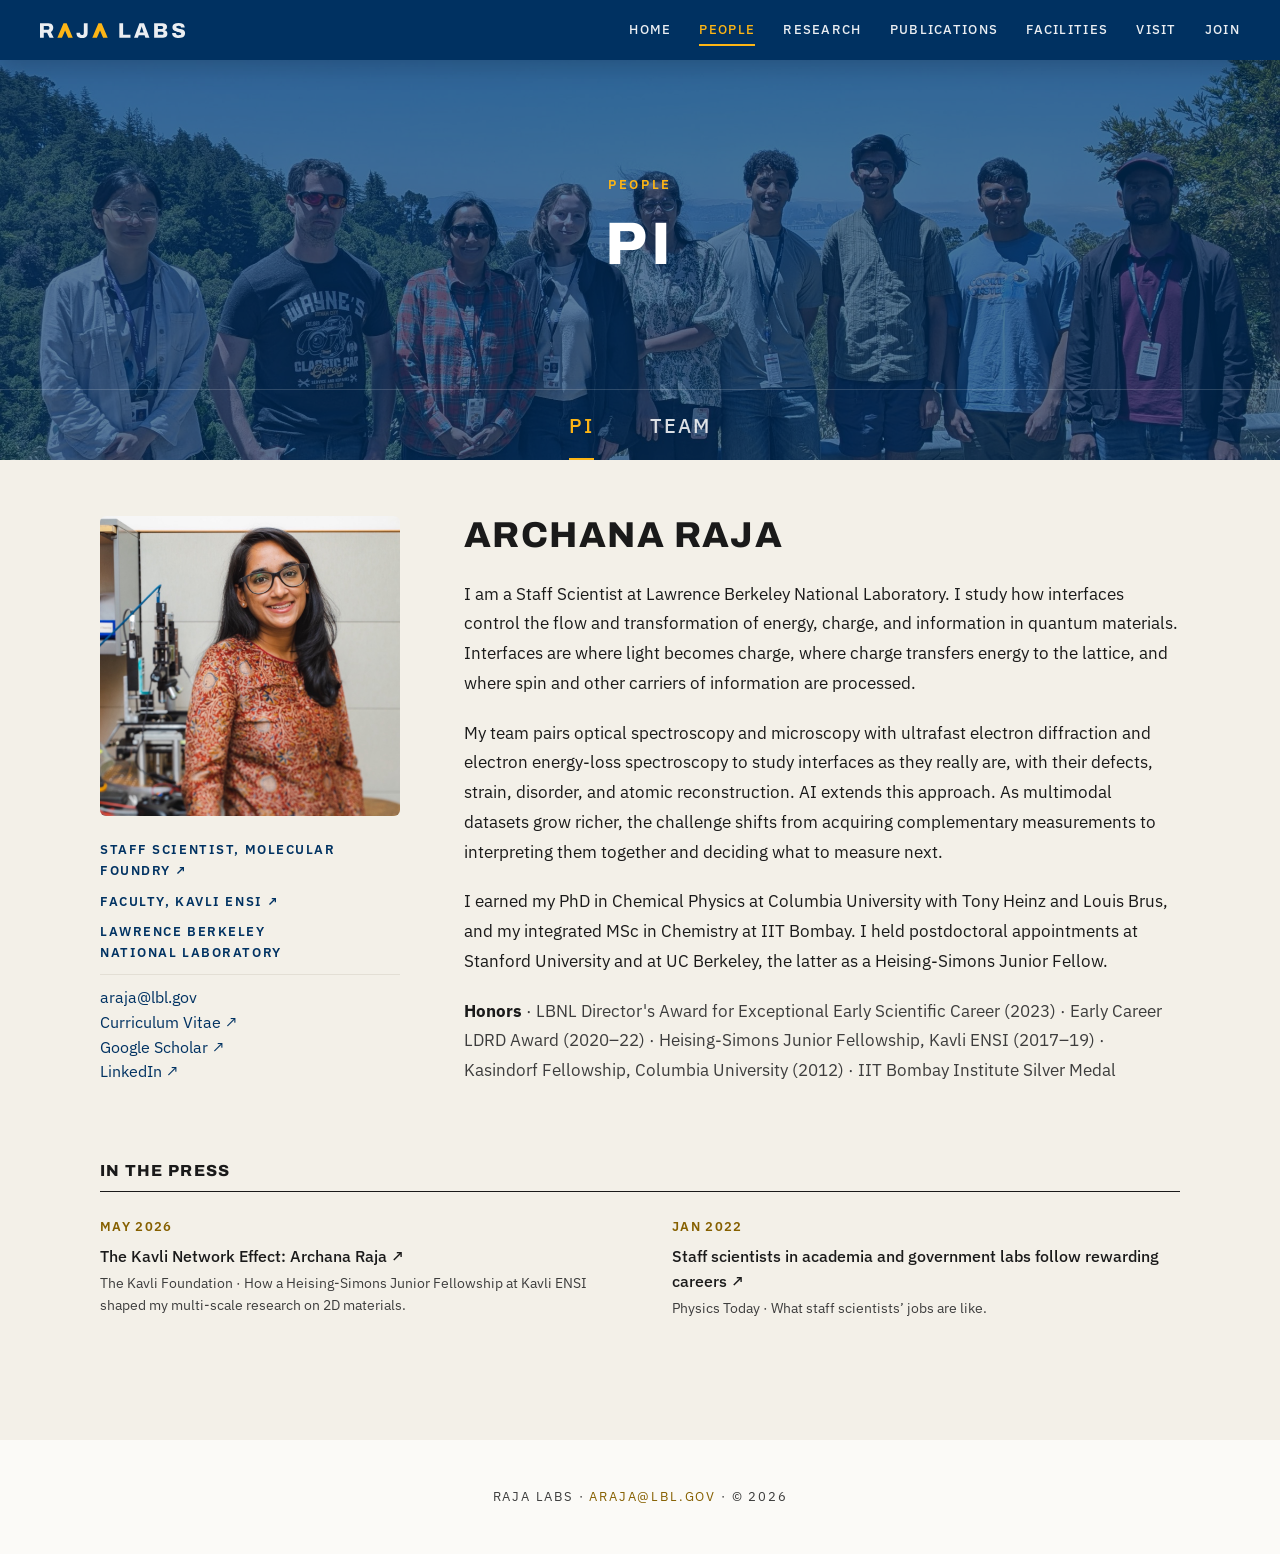
==== commit acf36b4b: "Visitor globe on the home page and a Visitor Analytics page js/visits.js records one visit per brows" ====
--- a/about.html
+++ b/about.html
@@ -28,6 +28,7 @@
   <link rel="stylesheet" href="css/styles.css">
   <script>document.documentElement.classList.add('js')</script>
   <script src="js/main.js" defer></script>
+  <script src="js/visits.js" defer></script>
   <script type="application/ld+json">
   {
     "@context": "https://schema.org",
--- a/css/styles.css
+++ b/css/styles.css
@@ -146,12 +146,13 @@
   color: rgba(255, 255, 255, .92);
   transition: all .35s ease;
 }
+/* The solid bar is navy, so the wordmark's gold Λs and the gold active link always sit on navy (7:1). */
 .nav.is-solid,
 .nav--solid {
   height: var(--nav-h-solid);
-  background: rgba(251, 250, 247, .94);
-  color: var(--blue);
-  box-shadow: 0 1px 0 rgba(0, 0, 0, .08), 0 6px 24px rgba(0, 0, 0, .06);
+  background: rgba(0, 50, 98, .97);
+  color: rgba(255, 255, 255, .92);
+  box-shadow: 0 6px 24px rgba(0, 0, 0, .18);
   backdrop-filter: blur(10px);
   -webkit-backdrop-filter: blur(10px);
 }
@@ -194,11 +195,6 @@
 .nav__link:hover,
 .nav__link.is-active { color: var(--gold); }
 .nav__link.is-active::after { width: 100%; }
-/* Bright gold only reads against the hero photo; on the light bar use the darker text gold. */
-.nav.is-solid .nav__link:hover,
-.nav.is-solid .nav__link.is-active,
-.nav--solid .nav__link:hover,
-.nav--solid .nav__link.is-active { color: var(--gold-text); }
 
 .nav__toggle {
   display: none;
@@ -364,7 +360,7 @@
 .subnav__link:hover { color: #fff; }
 .subnav__link.is-active { color: var(--gold); }
 .subnav__link.is-active::after { width: 100%; }
-/* Grouped pages (People: PI / Team; Join: Join / Lab Life / FAQ): larger tabs, with the title centered
+/* Grouped pages (People: PI / Team; Join: Join / Lab Life / Values / FAQ): larger tabs, with the title centered
    in the space between the nav and the tabs. */
 .page-head--tabs { display: flex; flex-direction: column; padding: var(--nav-h-solid) 0 0; }
 .page-head--tabs .page-head__inner { width: 100%; margin: auto; padding: 0 24px; }
@@ -1172,6 +1168,30 @@
 .life__cta-text { margin: 0 0 24px; font-size: var(--text); line-height: 1.7; }
 .life__cta-btns { display: flex; flex-wrap: wrap; gap: 12px; justify-content: center; }
 
+/* ---------- Values ---------- */
+
+/* Berkeley Lab's values page (stewardship.lbl.gov/values), embedded whole in a card. */
+.values { background: var(--sand); padding: var(--section-y) 24px; }
+.values__inner { max-width: 1080px; margin: 0 auto; }
+.values__lede { margin: 0 auto 48px; max-width: 720px; text-align: center; font-size: var(--text-lg); line-height: 1.7; }
+.values__frame {
+  overflow: hidden;
+  background: #fff;
+  border: 1px solid var(--rule);
+  border-top: 3px solid var(--gold);
+  border-radius: 6px;
+}
+/* A cross-origin frame can't size itself to its page, so these heights fit the whole stewardship page
+   (measured Oct 2026) at each frame width; the frame is 50px narrower than the viewport below 1130px.
+   That page switches to its one-column layout when the frame is 600px wide or less. */
+.values__frame iframe { display: block; width: 100%; height: 2840px; border: 0; }
+@media (max-width: 1000px) { .values__frame iframe { height: 3100px; } }
+@media (max-width: 860px) { .values__frame iframe { height: 3640px; } }
+@media (max-width: 650px) { .values__frame iframe { height: 5250px; } }
+@media (max-width: 450px) { .values__frame iframe { height: 5680px; } }
+.values__source { margin: 24px 0 0; text-align: center; font-size: var(--text-xs); color: var(--muted); }
+.values__source a { font-weight: 600; white-space: nowrap; }
+
 /* ---------- FAQ ---------- */
 
 .faq { padding: var(--section-y) 24px; }
@@ -1223,7 +1243,7 @@
 /* ---------- Join ---------- */
 
 .join { padding: var(--section-y) 24px; }
-/* Faded photos of deer, goats and turkeys behind the Join, Lab Life and FAQ page titles. */
+/* Faded photos of deer, goats and turkeys behind the Join, Lab Life, Values and FAQ page titles. */
 .page-head--join::before {
   content: '';
   position: absolute;
@@ -1231,7 +1251,7 @@
   background: url(../assets/join.jpg) center / cover no-repeat;
   opacity: .3;
 }
-/* Warm glow in the corner of the Join, Lab Life and FAQ page headers. */
+/* Warm glow in the corner of the Join, Lab Life, Values and FAQ page headers. */
 .join__glow {
   position: absolute;
   inset: 0;
@@ -1282,6 +1302,322 @@
 .contact__text { margin: 0; max-width: 600px; font-size: var(--text); line-height: 1.7; color: rgba(255, 255, 255, .94); }
 .btn--gold { padding: 16px 28px; background: var(--gold); color: var(--blue); border-color: var(--gold); text-transform: none; letter-spacing: .02em; font-size: var(--text-sm); font-weight: 700; }
 .btn--gold:hover { background: #fff; border-color: #fff; color: var(--blue); }
+
+/* ---------- Visitors (home page globe) ---------- */
+
+/* js/globe.js draws the globe into the canvas; the stats line sits over its lower edge. */
+.visitors { padding: var(--section-y-tight) 24px var(--section-y); }
+.visitors__card {
+  position: relative;
+  max-width: 1132px;
+  margin: 0 auto;
+  overflow: hidden;
+  border-radius: 6px;
+  background: radial-gradient(ellipse at 50% 45%, #0a3d73 0%, #022448 45%, #00152c 100%);
+  color: #fff;
+  -webkit-font-smoothing: antialiased;
+}
+.visitors__head {
+  position: absolute;
+  top: 0; left: 0; right: 0;
+  z-index: 1;
+  display: flex;
+  align-items: center;
+  gap: 12px;
+  padding: 22px 26px;
+  pointer-events: none;
+}
+.visitors__title { margin: 0; font-size: var(--label); letter-spacing: .2em; text-transform: uppercase; color: var(--gold); font-weight: 600; }
+.visitors__sample {
+  display: none;
+  padding: 2px 8px;
+  border: 1px solid rgba(255, 255, 255, .35);
+  border-radius: 3px;
+  font-size: var(--label);
+  letter-spacing: .1em;
+  text-transform: uppercase;
+  color: rgba(255, 255, 255, .8);
+}
+.visitors.is-sample .visitors__sample { display: inline-block; }
+.visitors__more {
+  margin-left: auto;
+  font-size: var(--label);
+  letter-spacing: .14em;
+  text-transform: uppercase;
+  font-weight: 600;
+  color: #fff;
+  pointer-events: auto;
+}
+.visitors__more:hover { color: var(--gold); }
+.visitors__globe { display: block; width: 100%; height: 440px; cursor: grab; touch-action: pan-y; }
+.visitors__globe:active { cursor: grabbing; }
+.visitors__stats {
+  position: absolute;
+  left: 50%; bottom: 22px;
+  transform: translateX(-50%);
+  width: max-content;
+  max-width: calc(100% - 32px);
+  margin: 0;
+  display: flex;
+  flex-wrap: wrap;
+  justify-content: center;
+  align-items: center;
+  gap: 4px 14px;
+  padding: 12px 24px;
+  border: 1px solid rgba(255, 255, 255, .14);
+  border-radius: 999px;
+  background: rgba(0, 21, 44, .62);
+  backdrop-filter: blur(6px);
+  font-family: var(--display);
+  font-size: var(--label);
+  font-weight: 600;
+  letter-spacing: .14em;
+  text-transform: uppercase;
+  color: rgba(255, 255, 255, .62);
+}
+.visitors__stats b { color: #fff; font-weight: 700; }
+.visitors__sep { color: rgba(255, 255, 255, .28); }
+.visitors__live {
+  width: 8px; height: 8px;
+  border-radius: 50%;
+  background: var(--gold);
+  animation: visitors-live 2.2s infinite;
+}
+@keyframes visitors-live {
+  0% { box-shadow: 0 0 0 0 rgba(253, 181, 21, .6); }
+  70%, 100% { box-shadow: 0 0 0 9px rgba(253, 181, 21, 0); }
+}
+@media (prefers-reduced-motion: reduce) { .visitors__live { animation: none; } }
+
+/* ---------- Visitor analytics ---------- */
+
+.page-head--analytics::before {
+  content: '';
+  position: absolute;
+  inset: 0;
+  background: radial-gradient(ellipse at 78% 115%, rgba(253, 181, 21, .26), transparent 55%),
+    radial-gradient(ellipse at 15% -10%, rgba(120, 170, 235, .22), transparent 50%);
+}
+.va { padding: var(--section-y-tight) 24px var(--section-y); }
+.va__inner { max-width: 1160px; margin: 0 auto; }
+.va [hidden], .va-tip[hidden] { display: none !important; }
+.va__bar { display: flex; flex-wrap: wrap; align-items: center; gap: 12px 16px; }
+.va-seg { display: inline-flex; padding: 3px; background: #fff; border: 1px solid var(--rule); border-radius: 6px; }
+.va-seg button {
+  padding: 10px 16px;
+  background: none;
+  border: 0;
+  border-radius: 4px;
+  font: 600 var(--label)/1 var(--body);
+  letter-spacing: .1em;
+  text-transform: uppercase;
+  color: var(--muted);
+  cursor: pointer;
+}
+.va-seg button:hover { color: var(--blue); }
+.va-seg button[aria-pressed="true"] { background: var(--blue); color: #fff; }
+.va__chips { display: flex; flex-wrap: wrap; gap: 8px; }
+.va-chip {
+  display: inline-flex;
+  align-items: center;
+  gap: 8px;
+  padding: 7px 12px;
+  background: #fff7e2;
+  border: 1px solid var(--gold-dark);
+  border-radius: 999px;
+  font: 500 var(--text-xs)/1.2 var(--body);
+  color: var(--ink);
+  cursor: pointer;
+}
+.va-chip:hover { background: #ffefc4; }
+.va-chip__k { font-size: var(--label); font-weight: 600; letter-spacing: .1em; text-transform: uppercase; color: var(--gold-text); }
+.va-chip__x { font-size: 1.15em; line-height: 1; color: var(--muted); }
+.va__status { display: flex; flex-wrap: wrap; align-items: center; gap: 4px 8px; margin: 16px 0 28px; font-size: var(--text-xs); color: var(--muted); }
+.va-dot { color: #b3ad9f; }
+.va-sample { padding: 2px 8px; background: var(--gold); border-radius: 3px; font-size: var(--label); font-weight: 700; letter-spacing: .1em; text-transform: uppercase; color: var(--blue); }
+.va-link { padding: 0; background: none; border: 0; font: inherit; font-weight: 600; color: var(--blue); cursor: pointer; }
+.va-link:hover { color: var(--gold-text); }
+/* While visits reload, the last render stays put, dimmed. */
+.va__body { display: grid; gap: 20px; transition: opacity .2s; }
+.va.is-loading .va__body { opacity: .5; }
+
+.va-card { min-width: 0; padding: 22px 24px; background: #fff; border: 1px solid var(--rule); border-radius: 6px; }
+.va-card__head { display: flex; flex-wrap: wrap; align-items: flex-start; justify-content: space-between; gap: 10px 16px; margin-bottom: 16px; }
+.va-card__title { margin: 0; font-family: var(--display); font-size: var(--text-sm); font-weight: 800; letter-spacing: .08em; text-transform: uppercase; color: var(--blue); }
+.va-card__sub { margin: 4px 0 0; font-size: var(--text-xs); color: var(--muted); }
+
+/* Stat tiles in one gold-topped strip; the 1px gaps show the rule colour as dividers. */
+.va-kpis {
+  display: grid;
+  grid-template-columns: repeat(5, minmax(0, 1fr));
+  gap: 1px;
+  overflow: hidden;
+  background: var(--rule);
+  border: 1px solid var(--rule);
+  border-top: 3px solid var(--gold);
+  border-radius: 6px;
+}
+.va-kpi { min-width: 0; padding: 20px 22px; background: #fff; }
+.va-kpi p { margin: 0; }
+.va-kpi__l { font-size: var(--label); font-weight: 600; letter-spacing: .12em; text-transform: uppercase; color: var(--muted); }
+.va-kpi__v { margin: 8px 0 6px !important; font-family: var(--display); font-size: 2rem; font-weight: 800; line-height: 1.1; color: var(--ink); }
+.va-kpi--main .va-kpi__v { font-size: 3rem; line-height: 1; color: var(--blue); }
+.va-kpi__s { overflow: hidden; font-size: var(--text-xs); color: var(--muted); white-space: nowrap; text-overflow: ellipsis; }
+
+.va-row { display: grid; gap: 20px; }
+.va-row--map { grid-template-columns: minmax(0, 2fr) minmax(0, 1fr); }
+.va-row--3 { grid-template-columns: repeat(3, minmax(0, 1fr)); }
+
+.va-card--map { display: flex; flex-direction: column; padding-bottom: 0; }
+.va-map { position: relative; flex: 1; display: flex; align-items: center; margin: 0 -24px; border-top: 1px solid var(--rule); background: #f3f6f9; border-radius: 0 0 6px 6px; overflow: hidden; }
+.va-map__svg { display: block; width: 100%; height: auto; touch-action: pinch-zoom; user-select: none; }
+.va-map__svg.is-zoomed { cursor: grab; }
+.va-map__sea { fill: #f3f6f9; }
+.va-map__land { fill: #e6e2d8; stroke: #fff; stroke-width: .7; vector-effect: non-scaling-stroke; }
+.va-map__land.has-visits { fill: #d5dde6; }
+.va-map__land.is-hover { fill: #c4d0dd; }
+.va-map__land.is-selected { fill: #c4d0dd; stroke: var(--blue); stroke-width: 1.2; }
+.va-map__dot { fill: rgba(0, 50, 98, .7); stroke: #fff; }
+.va-map__dot.is-hover { fill: var(--blue); }
+.va-map__dot.is-latest { fill: var(--gold); }
+.va-legend {
+  position: absolute;
+  left: 14px; bottom: 14px;
+  padding: 10px 12px;
+  background: rgba(255, 255, 255, .94);
+  border: 1px solid var(--rule);
+  border-radius: 6px;
+  font-size: var(--label);
+  line-height: 1.3;
+  color: var(--muted);
+  pointer-events: none;
+}
+.va-legend__sizes { display: flex; align-items: flex-end; gap: 14px; margin-top: 8px; }
+.va-legend__size { display: flex; flex-direction: column; align-items: center; gap: 4px; }
+.va-legend__dot { display: block; border-radius: 50%; background: rgba(0, 50, 98, .7); }
+.va-legend__latest { display: flex; align-items: center; gap: 6px; margin-top: 8px; }
+.va-legend__gold { width: 10px; height: 10px; border-radius: 50%; background: var(--gold); }
+.va-zoom { display: flex; flex-shrink: 0; overflow: hidden; border: 1px solid var(--rule); border-radius: 6px; }
+.va-zoom button { width: 34px; height: 32px; background: #fff; border: 0; font-size: 1.0625rem; color: var(--ink); cursor: pointer; }
+.va-zoom button + button { border-left: 1px solid var(--rule); }
+.va-zoom button:hover { background: var(--sand); }
+
+.va-tabs { display: flex; flex-wrap: wrap; gap: 4px 22px; margin-bottom: 14px; border-bottom: 1px solid var(--rule); }
+.va-tabs--small { gap: 4px 14px; margin: 0; border: 0; }
+.va-tab {
+  margin-bottom: -1px;
+  padding: 2px 0 10px;
+  background: none;
+  border: 0;
+  border-bottom: 2px solid transparent;
+  font: 600 var(--label)/1.2 var(--body);
+  letter-spacing: .1em;
+  text-transform: uppercase;
+  color: var(--muted);
+  cursor: pointer;
+}
+.va-tabs--small .va-tab { padding-bottom: 6px; }
+.va-tab:hover { color: var(--blue); }
+.va-tab[aria-pressed="true"] { color: var(--blue); border-bottom-color: var(--gold); }
+
+.va-list__head, .va-list__row { display: grid; grid-template-columns: minmax(0, 1fr) auto 3.4em; gap: 0 14px; align-items: baseline; }
+.va-list__head { padding-bottom: 6px; font-size: var(--label); color: var(--muted); }
+.va-list__row { position: relative; width: 100%; padding: 8px 0 13px; background: none; border: 0; font: inherit; font-size: var(--text-xs); text-align: left; color: var(--ink); }
+button.va-list__row { cursor: pointer; }
+button.va-list__row:hover .va-list__name > :first-child { color: var(--blue); text-decoration: underline; text-underline-offset: 3px; }
+.va-list__name { overflow: hidden; white-space: nowrap; text-overflow: ellipsis; }
+.va-list__note { margin-left: 8px; font-size: var(--label); color: var(--muted); }
+.va-list__bar { position: absolute; left: 0; bottom: 5px; height: 4px; max-width: calc(100% - 3.4em - 14px); border-radius: 0 2px 2px 0; background: rgba(0, 50, 98, .5); }
+.va-list--scroll { max-height: 560px; overflow-y: auto; }
+.va-list__more { margin-top: 8px; font-size: var(--text-xs); }
+.va-num { text-align: right; font-variant-numeric: tabular-nums; }
+.va-list__share { color: var(--muted); }
+.va-note { margin: 10px 0 0; font-size: var(--label); color: var(--muted); }
+.va-empty { margin: 8px 0 0; font-size: var(--text-xs); color: var(--muted); }
+
+.va-trend { min-height: 260px; }
+.va-trend__svg { display: block; overflow: visible; }
+.va-grid { stroke: var(--rule); stroke-width: 1; }
+.va-axis { font: 13px var(--body); fill: var(--muted); font-variant-numeric: tabular-nums; }
+.va-axis--strong { font-weight: 600; fill: var(--blue); }
+.va-trend__line { fill: none; stroke: var(--blue); stroke-width: 2; stroke-linejoin: round; stroke-linecap: round; }
+.va-trend__line.is-partial { stroke-dasharray: 3 4; }
+.va-trend__area { fill: rgba(0, 50, 98, .08); }
+.va-trend__open { fill: #fff; stroke: var(--blue); stroke-width: 2; }
+.va-trend__dot { fill: var(--blue); stroke: #fff; stroke-width: 2; }
+.va-cross { stroke: #a39d90; stroke-width: 1; }
+
+/* Busiest times: weekday rows by hour columns, five steps of navy from fewest to most visits. */
+.va-scroll { overflow-x: auto; }
+.va-heat { display: grid; grid-template-columns: 3em repeat(24, minmax(16px, 1fr)); gap: 2px; min-width: 560px; }
+.va-heat__hour { font-size: var(--label); color: var(--muted); white-space: nowrap; padding-bottom: 4px; }
+.va-heat__day { align-self: center; font-size: var(--label); color: var(--muted); }
+.va-heat__cell { aspect-ratio: 1.5; border-radius: 2px; background: #f1eee7; }
+.va-heat__cell:hover { outline: 2px solid var(--gold); outline-offset: -1px; }
+.va [data-level="1"] { background: #dce5ef; }
+.va [data-level="2"] { background: #b1c4d9; }
+.va [data-level="3"] { background: #7d9bbe; }
+.va [data-level="4"] { background: #43699b; }
+.va [data-level="5"] { background: #003262; }
+.va-heat-key { display: flex; flex-shrink: 0; align-items: center; gap: 3px; font-size: var(--label); color: var(--muted); }
+.va-heat-key i { width: 14px; height: 14px; border-radius: 2px; }
+.va-heat-key span { margin: 0 5px; }
+.va-heat__sum { display: flex; flex-wrap: wrap; gap: 4px 8px; margin: 14px 0 0; font-size: var(--text-xs); color: var(--muted); }
+.va-heat__sum b { color: var(--ink); }
+
+.va-table-wrap { overflow-x: auto; }
+.va-table { width: 100%; border-collapse: collapse; font-size: var(--text-xs); }
+.va-table th { padding: 8px 14px 8px 0; border-bottom: 1px solid var(--rule); font-size: var(--label); font-weight: 600; text-align: left; color: var(--muted); }
+.va-table td { padding: 10px 14px 10px 0; border-bottom: 1px solid #efece5; vertical-align: top; }
+.va-table .va-num { text-align: right; }
+.va-table--trend { max-width: 440px; }
+.va-sub { font-size: var(--label); color: var(--muted); }
+.va-recent__foot { display: flex; align-items: center; gap: 16px; margin-top: 14px; font-size: var(--text-xs); color: var(--muted); }
+.va-btn { padding: 8px 14px; background: #fff; border: 1px solid var(--rule); border-radius: 4px; font: 600 var(--text-xs) var(--body); color: var(--blue); cursor: pointer; }
+.va-btn:hover { border-color: var(--blue); }
+
+.va-about { max-width: 760px; margin-top: 48px; font-size: var(--text-xs); line-height: 1.65; color: var(--muted); }
+.va-about ul { margin: 12px 0 0; padding-left: 18px; }
+.va-about li + li { margin-top: 6px; }
+
+.va-tip {
+  position: fixed;
+  z-index: 50;
+  max-width: 260px;
+  padding: 8px 12px;
+  background: #fff;
+  border: 1px solid var(--rule);
+  border-radius: 6px;
+  box-shadow: 0 6px 24px rgba(0, 0, 0, .12);
+  font-size: var(--text-xs);
+  line-height: 1.45;
+  color: var(--muted);
+  pointer-events: none;
+}
+.va-tip__v { font-size: var(--text-sm); font-weight: 700; color: var(--ink); }
+.va-tip__m { font-size: var(--label); }
+
+@media (max-width: 1000px) {
+  .va-kpis { grid-template-columns: repeat(3, minmax(0, 1fr)); }
+  .va-row--map, .va-row--3 { grid-template-columns: minmax(0, 1fr); }
+  .va-list--scroll { max-height: 420px; }
+}
+@media (max-width: 640px) {
+  .visitors { padding-left: 16px; padding-right: 16px; }
+  .visitors__head { padding: 18px 18px; }
+  .visitors__globe { height: 380px; }
+  .visitors__stats { bottom: 14px; padding: 10px 16px; border-radius: 14px; letter-spacing: .1em; }
+  .visitors__sep--latest { display: none; }
+  .va { padding-left: 16px; padding-right: 16px; }
+  .va-kpis { grid-template-columns: repeat(2, minmax(0, 1fr)); }
+  .va-kpi--main { grid-column: 1 / -1; }
+  .va-card { padding: 18px; }
+  .va-map { flex-direction: column; margin: 0 -18px; }
+  .va-legend { position: static; align-self: stretch; display: flex; flex-wrap: wrap; align-items: center; gap: 6px 16px; border: 0; border-top: 1px solid var(--rule); border-radius: 0; }
+  .va-legend__sizes, .va-legend__latest { margin-top: 0; }
+  .va-card__head { flex-wrap: wrap; }
+  .va-seg button { padding: 10px 11px; }
+}
 
 /* ---------- Footer ---------- */
 
@@ -1312,18 +1648,17 @@
     align-items: stretch;
     gap: 0;
     padding: 8px 24px 16px;
-    background: var(--paper);
-    box-shadow: 0 12px 24px rgba(0, 0, 0, .08);
+    background: var(--blue);
+    box-shadow: 0 12px 24px rgba(0, 0, 0, .18);
     visibility: hidden;
     opacity: 0;
     transform: translateY(-8px);
     transition: opacity .25s, transform .25s, visibility .25s;
   }
-  .nav__link { color: var(--blue); padding: 14px 0; border-bottom: 1px solid var(--rule); }
-  .nav__link:hover, .nav__link.is-active { color: var(--gold-text); }
+  .nav__link { padding: 14px 0; border-bottom: 1px solid rgba(255, 255, 255, .14); }
   .nav__link:last-child { border-bottom: 0; }
   .nav__link::after { display: none; }
-  .nav.is-open { background: rgba(251, 250, 247, .98); color: var(--blue); }
+  .nav.is-open { background: var(--blue); color: rgba(255, 255, 255, .92); }
   .nav.is-open .nav__links { visibility: visible; opacity: 1; transform: none; }
   .nav.is-open .nav__toggle span:nth-child(1) { transform: translateY(8px) rotate(45deg); }
   .nav.is-open .nav__toggle span:nth-child(2) { opacity: 0; }
